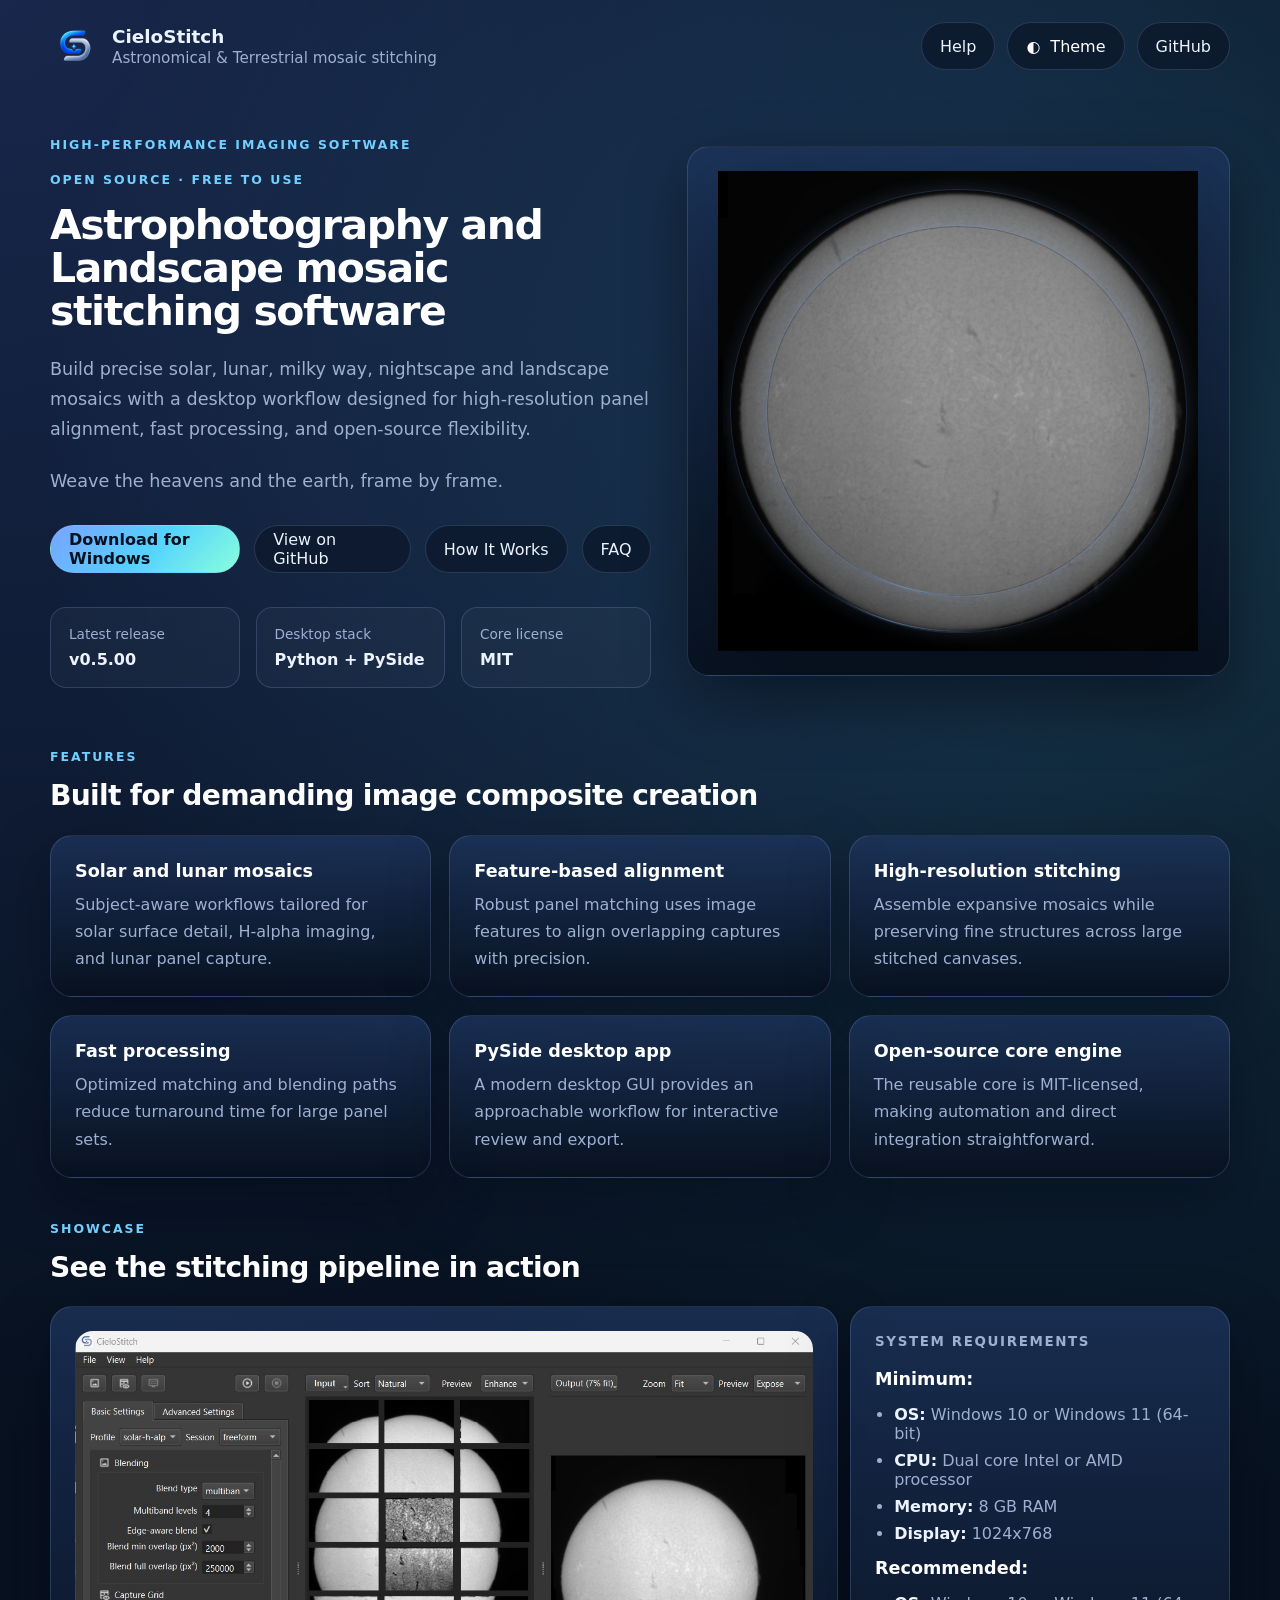
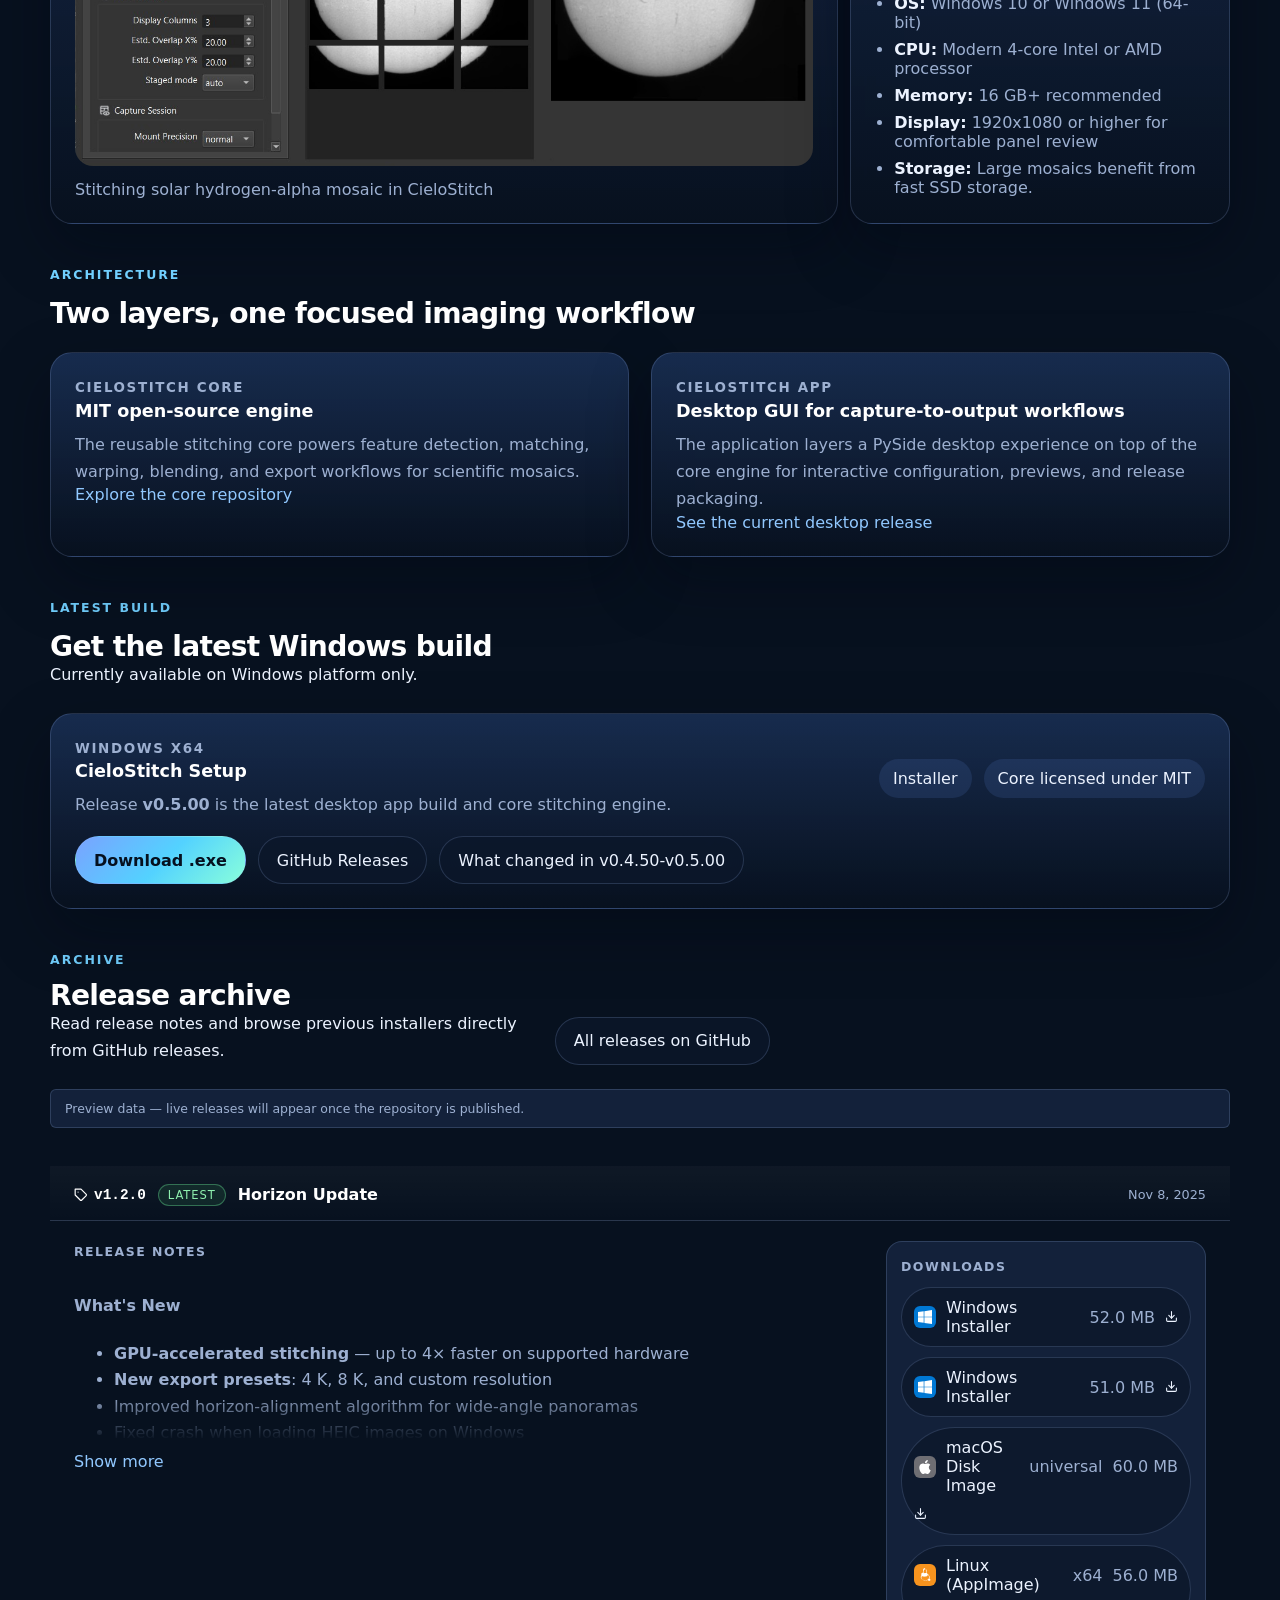
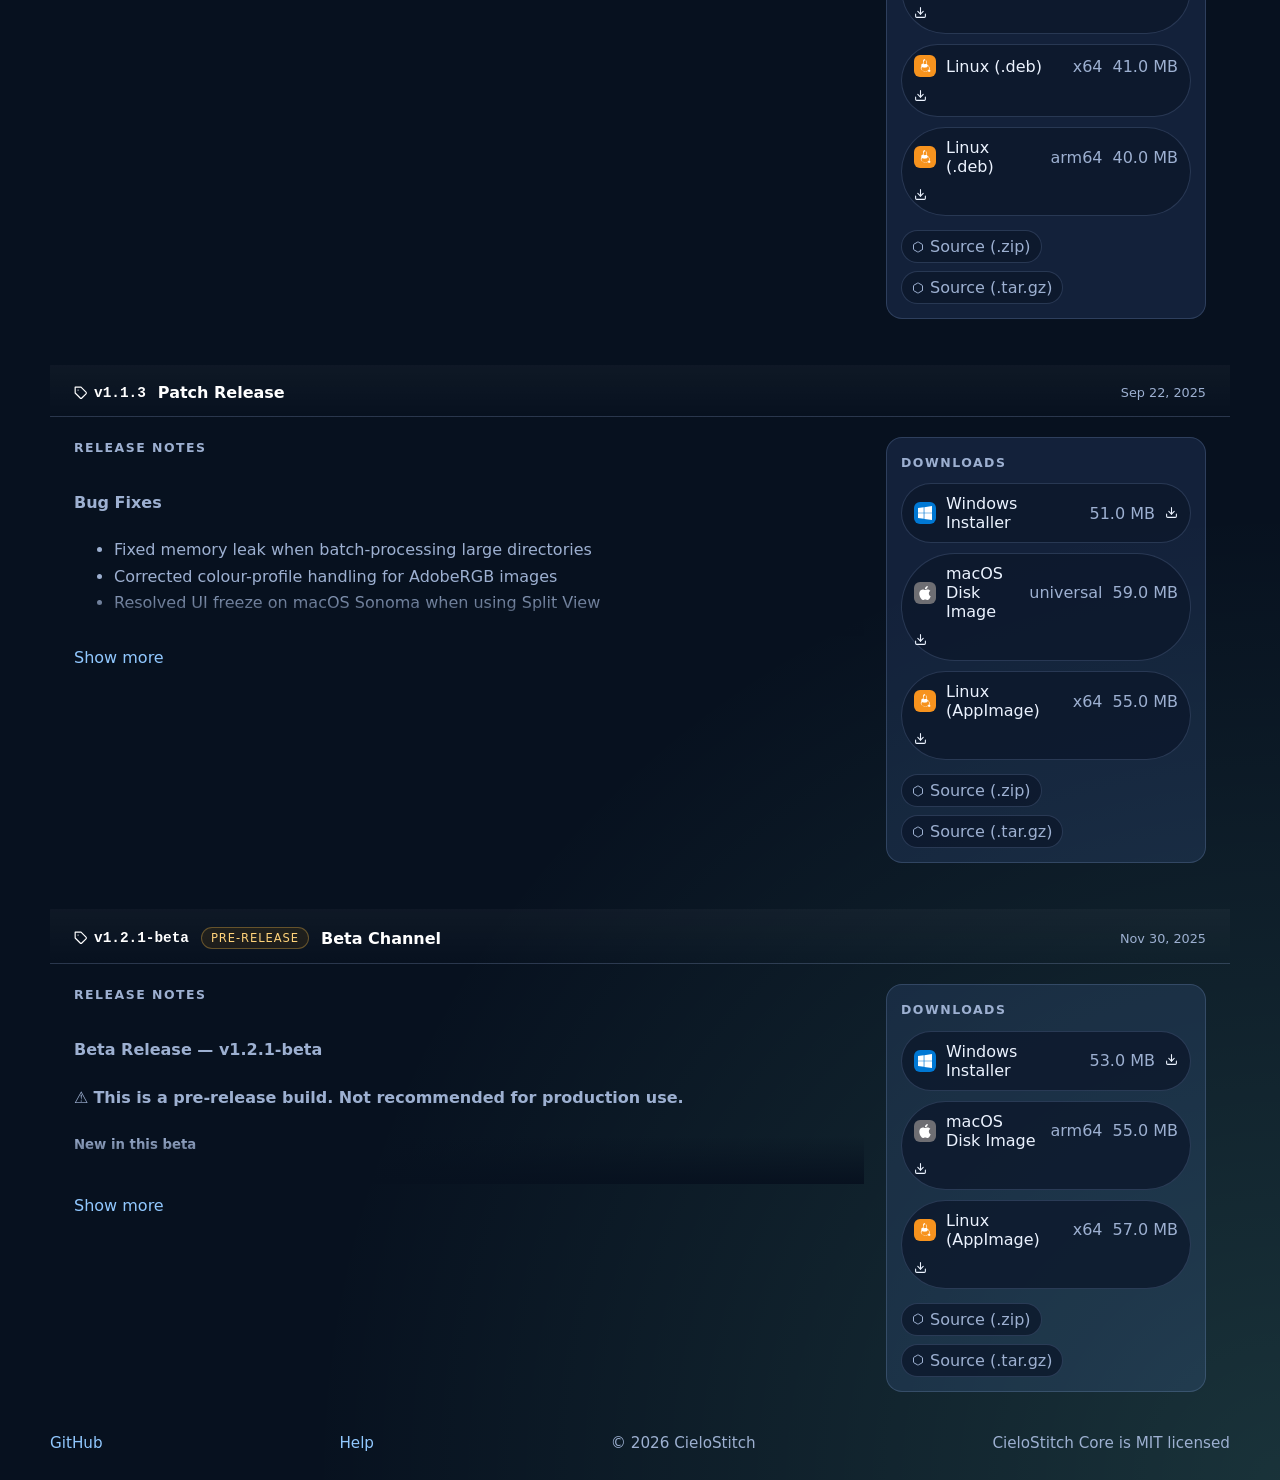
==== index.html @ 78988adf "docs: updated release highlights" ====
<!DOCTYPE html>
<html lang="en">
  <head>
    <meta charset="UTF-8" />
    <meta name="viewport" content="width=device-width, initial-scale=1.0" />
    <title>CieloStitch | Solar, Lunar, and Astrophotography Mosaic Stitching Software</title>
    <meta
      name="description"
      content="CieloStitch is mosaic stitching software for solar, lunar, astrophotography, and terrestrial image panels, with fast alignment, blending, and desktop workflow tools."
    />
    <link rel="canonical" href="https://cielostitch.com/" />
    <link
      href="https://api.fontshare.com/v2/css?f[]=satoshi@400,500,700,900&display=swap"
      rel="stylesheet"
    />
    <link rel="stylesheet" href="styles/base.css" />
    <link rel="stylesheet" href="styles/layout.css" />
    <link rel="stylesheet" href="styles/components.css" />
    <script defer src="scripts/main.js"></script>
    <script defer src="js/releases.js"></script>
  </head>
  <body>
    <div class="page-shell">
      <header class="site-header">
        <a class="brand" href="#top" aria-label="CieloStitch home">
          <img src="assets/cielostitch_256.png" alt="" width="48" height="48" />
          <span class="brand-copy">
            <strong>CieloStitch</strong>
            <span>Astronomical & Terrestrial mosaic stitching</span>
          </span>
        </a>
        <div class="header-actions">
          <a class="button button--ghost" href="help/index.html">Help</a>
          <button
            class="theme-toggle"
            type="button"
            aria-label="Toggle dark mode"
            aria-pressed="false"
          >
            <span class="theme-toggle__icon" aria-hidden="true">◐</span>
            <span>Theme</span>
          </button>
          <a class="button button--ghost" href="https://github.com/PixlWeave/CieloStitch">
            GitHub
          </a>
        </div>
      </header>

      <main id="top">
        <section class="hero section">
          <div class="hero__content">
            <p class="eyebrow">High-performance imaging software</p>
            <p class="eyebrow">Open Source · Free to Use</p>
            <h1>Astrophotography and Landscape mosaic stitching software</h1>
            <p class="hero__lead">
              Build precise solar, lunar, milky way, nightscape and landscape mosaics with a desktop workflow designed
              for high-resolution panel alignment, fast processing, and open-source flexibility.
            </p>
            <p class="hero__lead">Weave the heavens and the earth, frame by frame.</p>
            <div class="hero__actions">
              <a
                class="button button--primary"
                href="https://github.com/PixlWeave/CieloStitch/releases/download/v0.5.00/CieloStitch-Setup-v0.5.00-win64.exe"
                onclick="trackDownload('exe')"
              >
                Download for Windows
              </a>
              <a class="button button--secondary" href="https://github.com/PixlWeave/CieloStitch">
                View on GitHub
              </a>
              <a class="button button--ghost" href="help/workflow.html">
                How It Works
              </a>
              <a class="button button--ghost" href="help/faq.html">
                FAQ
              </a>
            </div>
            <dl class="hero__stats" aria-label="Release overview">
              <div>
                <dt>Latest release</dt>
                <dd>v0.5.00</dd>
              </div>
              <div>
                <dt>Desktop stack</dt>
                <dd>Python + PySide</dd>
              </div>
              <div>
                <dt>Core license</dt>
                <dd>MIT</dd>
              </div>
            </dl>
          </div>
          <div class="hero__visual card card--glow">
            <img
              class="hero__mosaic"
              src="assets/solar-h-alpha-output.jpg"
              alt="Stylized preview of a stitched solar mosaic"
            />
            <div class="hero__orbit hero__orbit--one" aria-hidden="true"></div>
            <div class="hero__orbit hero__orbit--two" aria-hidden="true"></div>
          </div>
        </section>

        <section class="features section" aria-labelledby="features-title">
          <div class="section-heading">
            <p class="eyebrow">Features</p>
            <h2 id="features-title">Built for demanding image composite creation</h2>
          </div>
          <div class="card-grid">
            <article class="card">
              <h3>Solar and lunar mosaics</h3>
              <p>Subject-aware workflows tailored for solar surface detail, H-alpha imaging, and lunar panel capture.</p>
            </article>
            <article class="card">
              <h3>Feature-based alignment</h3>
              <p>Robust panel matching uses image features to align overlapping captures with precision.</p>
            </article>
            <article class="card">
              <h3>High-resolution stitching</h3>
              <p>Assemble expansive mosaics while preserving fine structures across large stitched canvases.</p>
            </article>
            <article class="card">
              <h3>Fast processing</h3>
              <p>Optimized matching and blending paths reduce turnaround time for large panel sets.</p>
            </article>
            <article class="card">
              <h3>PySide desktop app</h3>
              <p>A modern desktop GUI provides an approachable workflow for interactive review and export.</p>
            </article>
            <article class="card">
              <h3>Open-source core engine</h3>
              <p>The reusable core is MIT-licensed, making automation and direct integration straightforward.</p>
            </article>
          </div>
        </section>

        <section class="showcase section" aria-labelledby="showcase-title">
          <div class="section-heading">
            <p class="eyebrow">Showcase</p>
            <h2 id="showcase-title">See the stitching pipeline in action</h2>
          </div>
          <div class="showcase-grid">
            <figure class="card showcase-preview">
              <img
                src="assets/cielostitch-screenshot2.jpg"
                alt="Large stylized solar mosaic preview representing the stitched output"
              />
              <figcaption>Stitching solar hydrogen-alpha mosaic in CieloStitch</figcaption>
            </figure>
            <article class="card system-requirements" aria-labelledby="requirements-title">
              <p class="architecture-card__eyebrow">System requirements</p>
              <h3 id="min-requirements-title">Minimum:</h3>
              <ul>
                <li><strong>OS:</strong> Windows 10 or Windows 11 (64-bit)</li>
                <li><strong>CPU:</strong> Dual core Intel or AMD processor</li>
                <li><strong>Memory:</strong> 8 GB RAM</li>
                <li><strong>Display:</strong> 1024x768</li>
              </ul>
              <h3 id="recom-requirements-title">Recommended:</h3>
              <ul>
                <li><strong>OS:</strong> Windows 10 or Windows 11 (64-bit)</li>
                <li><strong>CPU:</strong> Modern 4-core Intel or AMD processor</li>
                <li><strong>Memory:</strong> 16 GB+ recommended</li>
                <li><strong>Display:</strong> 1920x1080 or higher for comfortable panel review</li>
                <li><strong>Storage:</strong> Large mosaics benefit from fast SSD storage.</li>
              </ul>
            </article>
          </div>
        </section>

        <section class="architecture section" aria-labelledby="architecture-title">
          <div class="section-heading">
            <p class="eyebrow">Architecture</p>
            <h2 id="architecture-title">Two layers, one focused imaging workflow</h2>
          </div>
          <div class="architecture-grid">
            <article class="card architecture-card">
              <p class="architecture-card__eyebrow">CieloStitch Core</p>
              <h3>MIT open-source engine</h3>
              <p>
                The reusable stitching core powers feature detection, matching,
                warping, blending, and export workflows for scientific mosaics.
              </p>
              <a href="https://github.com/PixlWeave/CieloStitch">Explore the core repository</a>
            </article>
            <article class="card architecture-card">
              <p class="architecture-card__eyebrow">CieloStitch App</p>
              <h3>Desktop GUI for capture-to-output workflows</h3>
              <p>
                The application layers a PySide desktop experience on top of the core
                engine for interactive configuration, previews, and release packaging.
              </p>
              <a href="https://github.com/PixlWeave/CieloStitch/releases/tag/v0.5.00">See the current desktop release</a>
            </article>
          </div>
        </section>

        <section class="download section" aria-labelledby="download-title">
          <div class="section-heading">
            <p class="eyebrow">Latest build</p>
            <h2 id="download-title">Get the latest Windows build</h2>
            <p>Currently available on Windows platform only.</p>
          </div>
          <article class="card download-card">
            <div>
              <p class="download-card__platform">Windows x64</p>
              <h3>CieloStitch Setup</h3>
              <p>
                Release <strong>v0.5.00</strong> is the latest desktop app
                build and core stitching engine.
              </p>
            </div>
            <div class="download-card__meta">
              <span>Installer</span>
              <span>Core licensed under MIT</span>
            </div>
            <div class="download-card__actions">
              <a
                class="button button--primary"
                href="https://github.com/PixlWeave/CieloStitch/releases/download/v0.5.00/CieloStitch-Setup-v0.5.00-win64.exe"
              >
                Download .exe
              </a>
              <a
                class="button button--ghost"
                href="https://github.com/PixlWeave/CieloStitch/releases"
              >
                GitHub Releases
              </a>
              <a class="button button--ghost" href="help/release-highlights.html">
                What changed in v0.4.50-v0.5.00
              </a>
            </div>
          </article>
        </section>

        <section class="releases section" id="downloads" aria-labelledby="releases-title">
          <div class="section-heading releases-heading">
            <div>
              <p class="eyebrow">Archive</p>
              <h2 id="releases-title">Release archive</h2>
              <p>Read release notes and browse previous installers directly from GitHub releases.</p>
            </div>
            <a class="button button--ghost releases-heading__action" href="https://github.com/PixlWeave/cielostitch/releases">
              All releases on GitHub
            </a>
          </div>
          <div id="releases-list" role="list" aria-label="Available releases" aria-live="polite"></div>
        </section>
      </main>

      <footer class="site-footer">
        <a href="https://github.com/PixlWeave/CieloStitch">GitHub</a>
        <a href="help/index.html">Help</a>
        <span>© 2026 CieloStitch</span>
        <span>CieloStitch Core is MIT licensed</span>
      </footer>
    </div>
  </body>
</html>
---- styles/base.css ----
:root {
  color-scheme: dark;
  --font-sans: "Satoshi", system-ui, -apple-system, BlinkMacSystemFont, "Segoe UI", sans-serif;
  --bg: #07111f;
  --bg-elevated: rgba(12, 24, 43, 0.78);
  --bg-panel: rgba(15, 29, 52, 0.84);
  --bg-soft: rgba(111, 159, 255, 0.12);
  --text: #ecf3ff;
  --text-muted: #9db0d1;
  --heading: #ffffff;
  --border: rgba(164, 194, 255, 0.18);
  --shadow: 0 24px 60px rgba(1, 7, 18, 0.35);
  --shadow-soft: 0 14px 30px rgba(2, 10, 24, 0.2);
  --gradient-primary: linear-gradient(135deg, #7aa2ff 0%, #53d2ff 52%, #89ffdb 100%);
  --gradient-surface: linear-gradient(180deg, rgba(30, 54, 96, 0.72), rgba(8, 17, 31, 0.92));
  --hero-ring: rgba(123, 164, 255, 0.2);
  --radius-xl: 28px;
  --radius-lg: 22px;
  --radius-md: 16px;
  --radius-sm: 999px;
  --content-width: min(1180px, calc(100vw - 48px));
}

:root[data-theme="light"] {
  color-scheme: light;
  --bg: #f3f7ff;
  --bg-elevated: rgba(255, 255, 255, 0.78);
  --bg-panel: rgba(255, 255, 255, 0.88);
  --bg-soft: rgba(90, 124, 204, 0.1);
  --text: #172235;
  --text-muted: #5d6d87;
  --heading: #091325;
  --border: rgba(86, 111, 164, 0.16);
  --shadow: 0 24px 60px rgba(51, 74, 117, 0.16);
  --shadow-soft: 0 14px 30px rgba(60, 90, 135, 0.14);
  --gradient-surface: linear-gradient(180deg, rgba(255, 255, 255, 0.95), rgba(232, 240, 255, 0.82));
  --hero-ring: rgba(79, 112, 191, 0.16);
}

*,
*::before,
*::after {
  box-sizing: border-box;
}

html {
  scroll-behavior: smooth;
}

body {
  margin: 0;
  min-width: 320px;
  font-family: var(--font-sans);
  background:
    radial-gradient(circle at top left, rgba(90, 129, 255, 0.2), transparent 30%),
    radial-gradient(circle at 85% 10%, rgba(83, 210, 255, 0.18), transparent 24%),
    radial-gradient(circle at bottom right, rgba(137, 255, 219, 0.14), transparent 20%),
    var(--bg);
  color: var(--text);
}

img {
  max-width: 100%;
  display: block;
}

a {
  color: inherit;
  text-decoration: none;
}

button,
input {
  font: inherit;
}

main {
  display: grid;
  gap: 40px;
}

.page-shell {
  position: relative;
  overflow: clip;
}

.section {
  width: var(--content-width);
  margin: 0 auto;
}

.section-heading {
  max-width: 720px;
  margin-bottom: 24px;
}

.section-heading h2,
h1,
h2,
h3 {
  color: var(--heading);
  margin: 0;
  line-height: 1.05;
}

h1 {
  font-size: clamp(1.9rem, 3.2vw, 3.2rem);
  letter-spacing: -0.035em;
  line-height: 1.05;
}

h2 {
  font-size: clamp(1.3rem, 2.2vw, 2rem);
  letter-spacing: -0.025em;
  line-height: 1.15;
}

h3 {
  font-size: 1.1rem;
  margin-bottom: 0.5rem;
  line-height: 1.3;
}

p {
  margin: 0;
  line-height: 1.7;
}

.eyebrow {
  margin-bottom: 14px;
  text-transform: uppercase;
  letter-spacing: 0.16em;
  font-size: 0.78rem;
  font-weight: 700;
  color: #71d0ff;
}

:root[data-theme="light"] .eyebrow {
  color: #356cff;
}

@media (max-width: 720px) {
  :root {
    --content-width: min(100vw - 32px, 1180px);
  }

  main {
    gap: 32px;
  }
}
---- styles/layout.css ----
.site-header,
.site-footer,
.hero,
.showcase-grid,
.architecture-grid,
.download-card,
.header-actions,
.hero__actions,
.card-grid {
  display: grid;
}

.site-header,
.site-footer {
  width: var(--content-width);
  margin: 0 auto;
}

.site-header {
  grid-template-columns: 1fr auto;
  align-items: center;
  padding: 22px 0 10px;
}

.header-actions {
  grid-auto-flow: column;
  gap: 12px;
  align-items: center;
}

.hero {
  padding: 54px 0 18px;
  grid-template-columns: minmax(0, 1.05fr) minmax(280px, 0.95fr);
  gap: 36px;
  align-items: center;
}

.hero__content {
  max-width: 660px;
}

.hero__lead {
  margin-top: 22px;
  font-size: 1.1rem;
  color: var(--text-muted);
}

.hero__actions {
  grid-auto-flow: column;
  justify-content: flex-start;
  gap: 14px;
  margin: 28px 0 34px;
}

.hero__stats {
  display: grid;
  grid-template-columns: repeat(3, minmax(0, 1fr));
  gap: 16px;
  margin: 0;
}

.hero__stats div {
  padding: 18px;
  border-radius: var(--radius-md);
  background: rgba(255, 255, 255, 0.03);
  border: 1px solid var(--border);
}

.hero__stats dt {
  font-size: 0.85rem;
  color: var(--text-muted);
  margin-bottom: 8px;
}

.hero__stats dd {
  margin: 0;
  font-size: 1rem;
  font-weight: 700;
}

.hero__visual {
  display: grid;
  position: relative;
  min-height: 460px;
  padding: 26px;
  place-items: center;
  overflow: visible;
}

.card-grid {
  grid-template-columns: repeat(3, minmax(0, 1fr));
  gap: 18px;
}

.showcase-grid {
  grid-template-columns: minmax(0, 1fr) minmax(320px, 380px);
  gap: 12px;
  align-items: stretch;
}

.architecture-grid {
  grid-template-columns: repeat(2, minmax(0, 1fr));
  gap: 22px;
}

.download-card {
  grid-template-columns: minmax(0, 1fr) auto;
  gap: 18px 24px;
  align-items: center;
}

.site-footer {
  grid-template-columns: repeat(4, auto);
  justify-content: space-between;
  gap: 16px;
  padding: 18px 0 28px;
  color: var(--text-muted);
  font-size: 0.95rem;
}

@media (max-width: 1040px) {
  .hero,
  .showcase-grid,
  .architecture-grid,
  .download-card {
    grid-template-columns: 1fr;
  }

  .card-grid {
    grid-template-columns: repeat(2, minmax(0, 1fr));
  }

  .download-card__actions {
    justify-content: flex-start;
  }
}

@media (max-width: 720px) {
  .site-header,
  .hero,
  .site-footer {
    grid-template-columns: 1fr;
  }

  .site-header,
  .hero {
    gap: 18px;
  }

  .header-actions,
  .hero__actions {
    grid-auto-flow: row;
  }

  .card-grid,
  .hero__stats {
    grid-template-columns: 1fr;
  }

  .site-footer {
    justify-content: flex-start;
    padding-bottom: 32px;
  }
}
---- styles/components.css ----
.brand,
.brand-copy,
.button,
.theme-toggle,
.download-card__actions,
.download-card__meta {
  display: inline-flex;
  align-items: center;
}

.brand {
  gap: 14px;
}

.brand-copy {
  flex-direction: column;
  align-items: flex-start;
  gap: 2px;
}

.brand-copy strong {
  font-size: 1.15rem;
}

.brand-copy span:last-child {
  color: var(--text-muted);
  font-size: 0.95rem;
}

.button,
.theme-toggle {
  justify-content: center;
  gap: 10px;
  min-height: 48px;
  padding: 0 18px;
  border-radius: var(--radius-sm);
  border: 1px solid var(--border);
  transition: transform 180ms ease, border-color 180ms ease, background-color 180ms ease, box-shadow 180ms ease;
}

.button:hover,
.theme-toggle:hover,
.button:focus-visible,
.theme-toggle:focus-visible {
  transform: translateY(-1px);
  border-color: rgba(121, 174, 255, 0.42);
  box-shadow: var(--shadow-soft);
}

.button--primary {
  background: var(--gradient-primary);
  color: #05101f;
  font-weight: 700;
}

.button--secondary,
.button--ghost,
.theme-toggle {
  background: var(--bg-elevated);
  backdrop-filter: blur(16px);
}

.card {
  padding: 24px;
  border-radius: var(--radius-lg);
  background: var(--gradient-surface);
  border: 1px solid var(--border);
  box-shadow: var(--shadow);
}

.card p,
.download-card p,
.architecture-card p {
  color: var(--text-muted);
}

.card--glow::before {
  content: "";
  position: absolute;
  inset: 10% 14%;
  border-radius: 50%;
  background: radial-gradient(circle, rgba(112, 175, 255, 0.28), transparent 64%);
  filter: blur(24px);
  pointer-events: none;
}

.hero__mosaic {
  display: block;
  justify-self: center;
  align-self: center;
  position: relative;
  z-index: 1;
  width: min(100%, 480px);
  filter: drop-shadow(0 24px 44px rgba(0, 0, 0, 0.28));
}

.hero__orbit {
  position: absolute;
  z-index: 2;
  pointer-events: none;
  --orbit-scale-x: 1.28;
  --orbit-scale-y: 0.84;
  --orbit-phase: 0deg;
  --orbit-duration: 22s;
  border: 1px solid var(--hero-ring);
  border-radius: 50%;
  box-shadow: 0 0 0 1px rgba(8, 16, 30, 0.22) inset, 0 0 18px rgba(120, 175, 255, 0.14);
  will-change: transform;
  animation: orbit var(--orbit-duration) linear infinite;
}

.hero__orbit::before {
  content: "";
  position: absolute;
  inset: 0;
  border-radius: inherit;
  opacity: 0.82;
  background: conic-gradient(
    from 220deg,
    transparent 0deg,
    transparent 308deg,
    rgba(145, 200, 255, 0.54) 338deg,
    transparent 360deg
  );
  -webkit-mask: radial-gradient(farthest-side, transparent calc(100% - 2px), #000 calc(100% - 1px));
  mask: radial-gradient(farthest-side, transparent calc(100% - 2px), #000 calc(100% - 1px));
}

:root[data-theme="light"] .hero__orbit::before {
  opacity: 0.76;
  background: conic-gradient(
    from 220deg,
    transparent 0deg,
    transparent 308deg,
    rgba(53, 98, 214, 0.48) 338deg,
    transparent 360deg
  );
}

.hero__orbit--one {
  inset: clamp(10px, 8%, 42px);
  --orbit-phase: 10deg;
  --orbit-duration: 23s;
}

.hero__orbit--two {
  inset: clamp(26px, 16%, 78px);
  --orbit-scale-x: 1.38;
  --orbit-scale-y: 0.74;
  --orbit-phase: 74deg;
  --orbit-duration: 13s;
  animation-direction: reverse;
}

.showcase-preview {
  margin: 0;
}

.showcase-preview img {
  border-radius: calc(var(--radius-lg) - 4px);
}

.showcase-preview img {
  aspect-ratio: 17 / 10;
  object-fit: cover;
  margin-bottom: 14px;
}

.showcase-preview figcaption {
  color: var(--text-muted);
}

.system-requirements {
  display: grid;
  gap: 14px;
  align-content: start;
}

.system-requirements h3 {
  margin: 0;
}

.system-requirements ul {
  margin: 0;
  padding-left: 1.2rem;
  color: var(--text-muted);
  display: grid;
  gap: 8px;
}

.system-requirements li strong {
  color: var(--text);
}

.download-card__platform,
.architecture-card__eyebrow {
  font-size: 0.84rem;
  letter-spacing: 0.12em;
  text-transform: uppercase;
  color: #8ddbff;
  font-weight: 700;
}

:root[data-theme="light"] .download-card__platform,
:root[data-theme="light"] .architecture-card__eyebrow {
  color: #3468e4;
}

.architecture-card,
.download-card {
  position: relative;
  overflow: hidden;
}

.architecture-card a,
.site-footer a {
  color: #91c8ff;
}

:root[data-theme="light"] .architecture-card a,
:root[data-theme="light"] .site-footer a {
  color: #285ef0;
}

.download-card__meta,
.download-card__actions {
  gap: 12px;
  flex-wrap: wrap;
}

.download-card__meta span {
  padding: 10px 14px;
  border-radius: var(--radius-sm);
  background: var(--bg-soft);
  color: var(--text);
}

@keyframes orbit {
  from {
    transform: rotate(var(--orbit-phase)) scale(var(--orbit-scale-x), var(--orbit-scale-y));
  }

  to {
    transform: rotate(calc(var(--orbit-phase) + 360deg)) scale(var(--orbit-scale-x), var(--orbit-scale-y));
  }
}

@media (prefers-reduced-motion: reduce) {
  .hero__orbit {
    animation: none;
    transform: rotate(var(--orbit-phase)) scale(var(--orbit-scale-x), var(--orbit-scale-y));
  }

  .hero__orbit::before {
    opacity: 0.56;
  }
}

.releases-heading {
  display: grid;
  gap: 16px;
  align-items: end;
}

.releases-heading .eyebrow {
  margin-bottom: 10px;
}

.releases-heading__action {
  justify-self: start;
}

#releases-list {
  display: grid;
  gap: 22px;
}

.version-card {
  position: relative;
  overflow: hidden;
}

.version-card__header {
  display: flex;
  align-items: center;
  flex-wrap: wrap;
  gap: 10px 12px;
  padding: 18px 24px 14px;
  border-bottom: 1px solid var(--border);
  background: linear-gradient(180deg, rgba(255, 255, 255, 0.03), transparent);
}

.version-card__tag {
  font-family: ui-monospace, SFMono-Regular, Menlo, Consolas, monospace;
  font-size: 0.9rem;
  font-weight: 700;
  display: inline-flex;
  align-items: center;
  gap: 6px;
  color: var(--heading);
}

.badge-latest,
.badge-prerelease {
  font-size: 0.72rem;
  padding: 3px 9px;
  border-radius: var(--radius-sm);
  text-transform: uppercase;
  letter-spacing: 0.08em;
}

.badge-latest {
  border: 1px solid rgba(91, 201, 134, 0.45);
  background: rgba(54, 132, 82, 0.18);
  color: #8ff0af;
}

.badge-prerelease {
  border: 1px solid rgba(235, 181, 70, 0.35);
  background: rgba(122, 81, 8, 0.18);
  color: #ffd37a;
}

.version-card__name,
.version-card__date,
.release-notes__label,
.downloads-panel__label,
.platform-btn__size,
.platform-btn__arch,
.source-link,
.release-notes__body,
.state-msg {
  color: var(--text-muted);
}

.version-card__name {
  color: var(--heading);
  font-weight: 600;
}

.version-card__date {
  margin-left: auto;
  font-size: 0.8rem;
  white-space: nowrap;
}

.version-card__body {
  padding: 20px 24px 24px;
  display: grid;
  grid-template-columns: minmax(0, 1fr);
  gap: 22px;
  align-items: start;
}

@media (min-width: 980px) {
  .version-card__body {
    grid-template-columns: minmax(0, 1.35fr) minmax(280px, 320px);
  }
}

.release-notes,
.downloads-panel,
.platform-group {
  display: grid;
  gap: 10px;
}

.downloads-panel {
  padding: 14px;
  border-radius: var(--radius-md);
  border: 1px solid var(--border);
  background: var(--bg-soft);
  align-self: start;
  align-content: start;
}

.release-notes__label,
.downloads-panel__label {
  font-size: 0.78rem;
  font-weight: 700;
  letter-spacing: 0.12em;
  text-transform: uppercase;
}

.release-notes__body {
  position: relative;
  max-height: 168px;
  overflow: hidden;
  line-height: 1.65;
}

.release-notes__body::after {
  content: "";
  position: absolute;
  left: 0;
  right: 0;
  bottom: 0;
  height: 48px;
  background: linear-gradient(transparent, var(--bg));
  pointer-events: none;
  transition: opacity 180ms ease;
}

.release-notes__body.is-expanded {
  max-height: none;
}

.release-notes__body.is-expanded::after {
  opacity: 0;
}

.release-notes__toggle {
  width: fit-content;
  margin-top: 2px;
  padding: 0;
  border: 0;
  background: transparent;
  color: #91c8ff;
  cursor: pointer;
  font: inherit;
}

.release-notes__toggle:hover,
.release-notes__toggle:focus-visible {
  text-decoration: underline;
}

:root[data-theme="light"] .release-notes__toggle {
  color: #285ef0;
}

.platform-btn,
.source-link {
  border: 1px solid var(--border);
  border-radius: var(--radius-sm);
  background: var(--bg-elevated);
}

.platform-btn {
  width: 100%;
  min-height: 48px;
  padding: 10px 12px;
  display: grid;
  grid-template-columns: auto 1fr auto auto;
  gap: 10px;
  align-items: center;
  transition: transform 180ms ease, border-color 180ms ease, background-color 180ms ease, box-shadow 180ms ease;
}

.platform-btn:hover,
.platform-btn:focus-visible,
.source-link:hover,
.source-link:focus-visible {
  transform: translateY(-1px);
  border-color: rgba(121, 174, 255, 0.42);
  box-shadow: var(--shadow-soft);
}

.platform-btn__icon {
  width: 22px;
  height: 22px;
  border-radius: 6px;
  display: grid;
  place-items: center;
}

.platform-btn__icon--windows { background: #0078d4; }
.platform-btn__icon--macos { background: #6e6e73; }
.platform-btn__icon--linux { background: #f7931e; }
.platform-btn__icon--android { background: #3ddc84; }
.platform-btn__icon--generic { background: #4d5566; }

.source-row {
  margin-top: 4px;
  display: flex;
  gap: 8px;
  flex-wrap: wrap;
}

.source-link {
  display: inline-flex;
  align-items: center;
  gap: 6px;
  padding: 6px 10px;
}

@media (min-width: 900px) {
  .releases-heading {
    grid-template-columns: minmax(0, 1fr) auto;
  }

  .releases-heading__action {
    justify-self: end;
  }
}

@media (max-width: 720px) {
  .version-card__header,
  .version-card__body {
    padding-left: 18px;
    padding-right: 18px;
  }

  .version-card__date {
    margin-left: 0;
  }

  .platform-btn {
    grid-template-columns: auto 1fr auto;
  }

  .platform-btn__size {
    display: none;
  }
}

:root[data-theme="light"] .badge-latest {
  color: #1f7a46;
  background: rgba(92, 181, 120, 0.15);
}

:root[data-theme="light"] .badge-prerelease {
  color: #946200;
  background: rgba(229, 185, 76, 0.16);
}
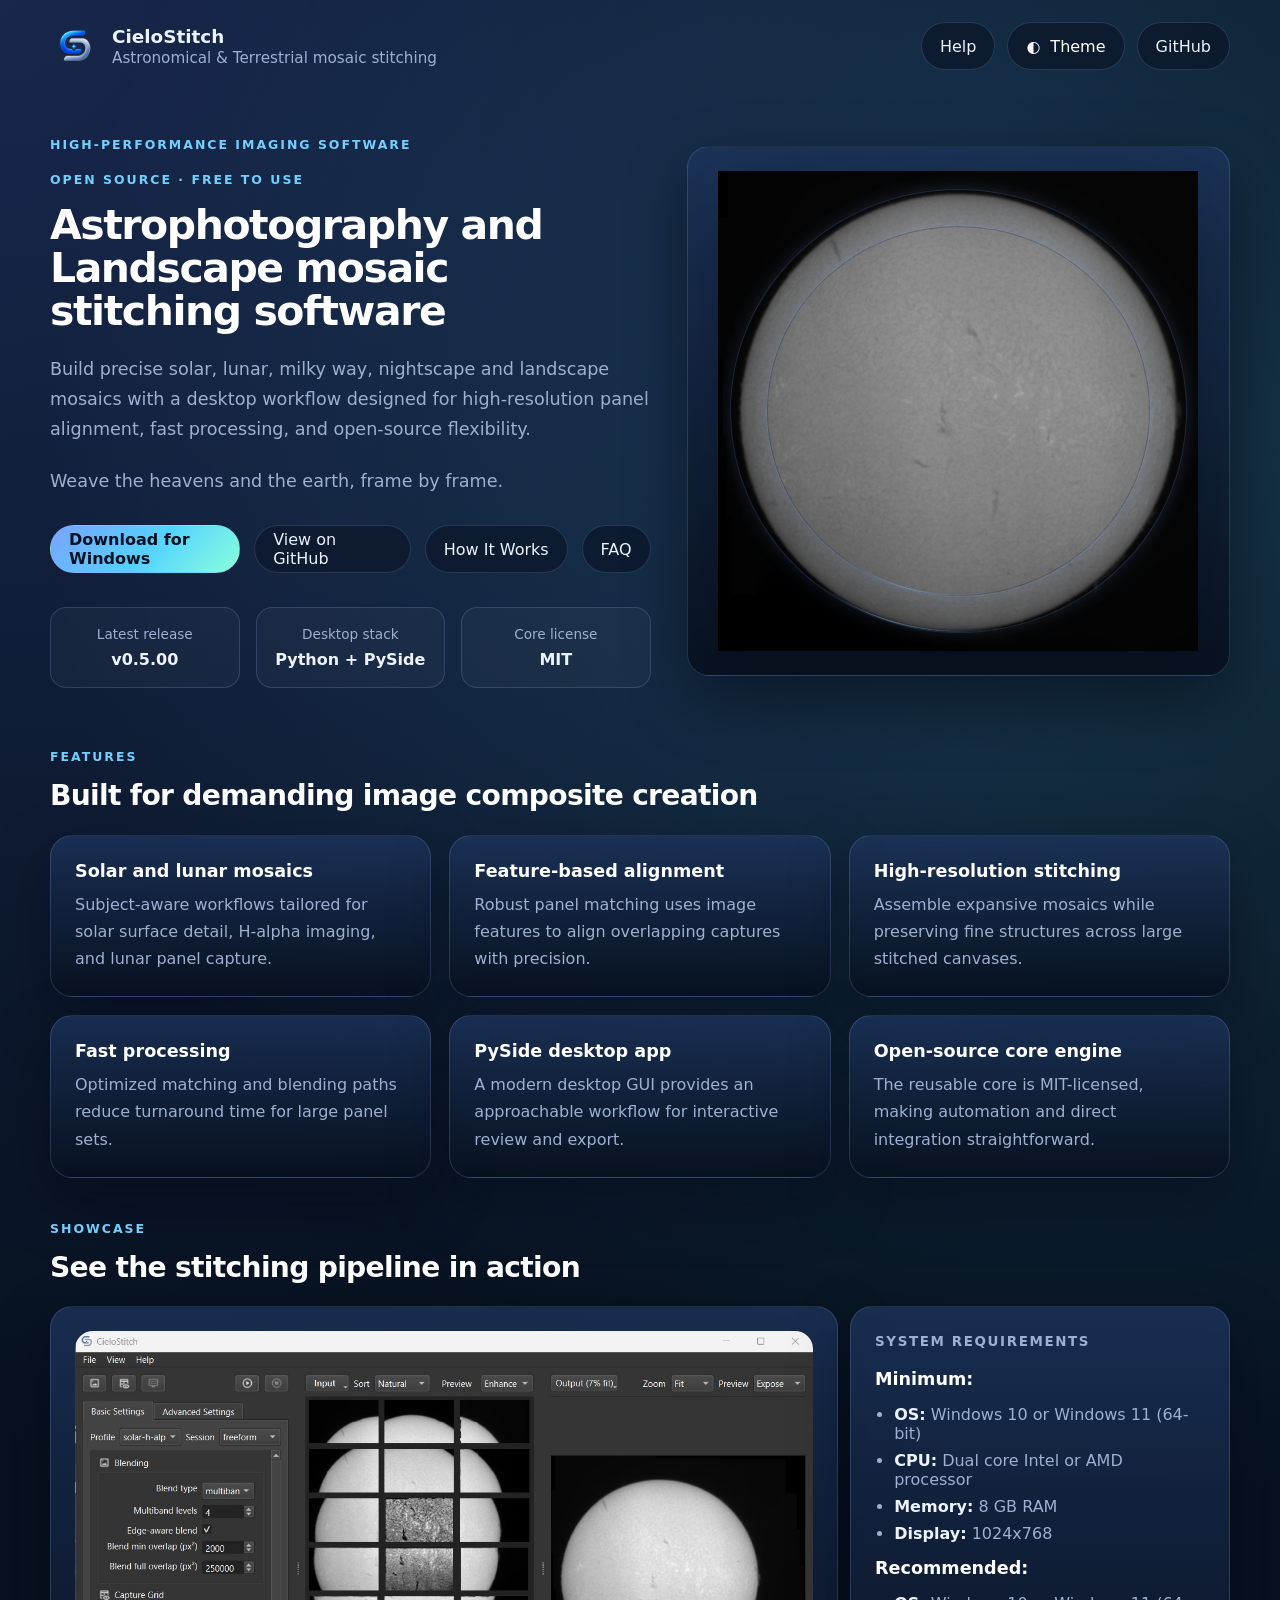
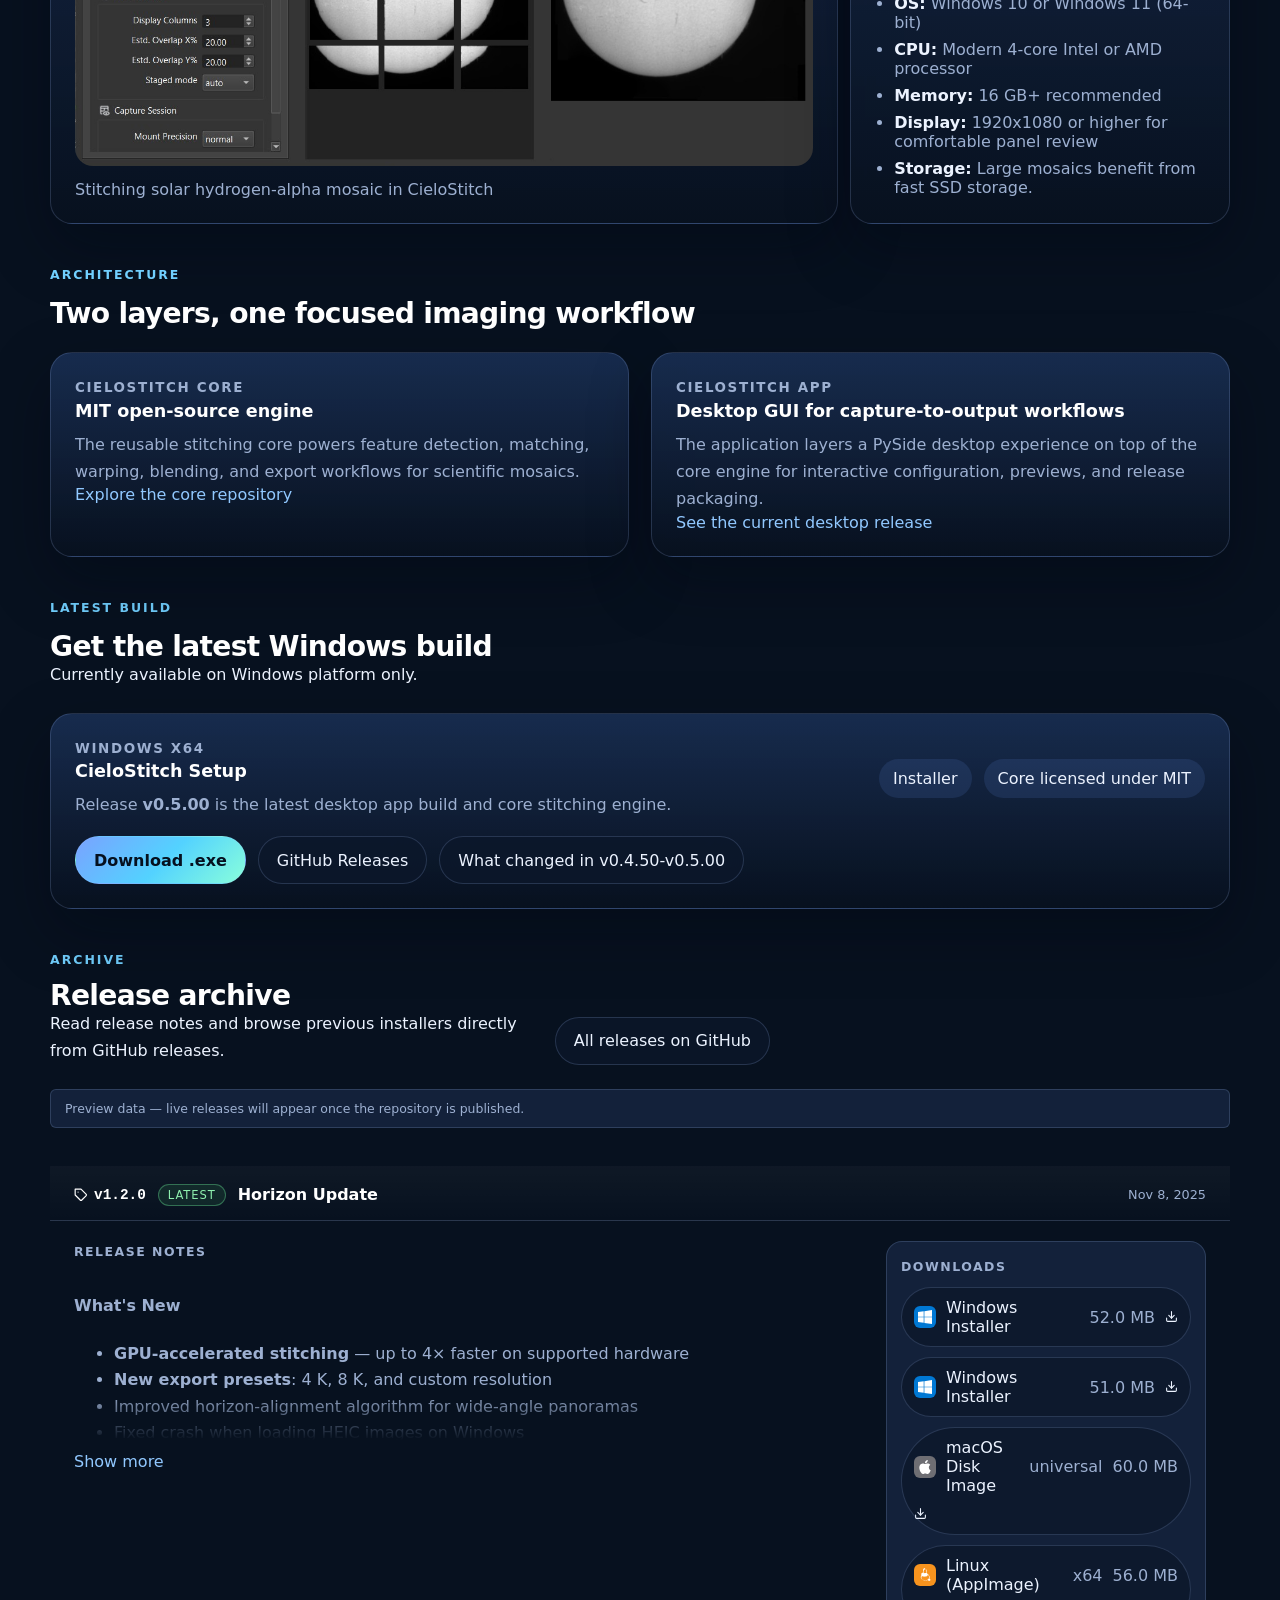
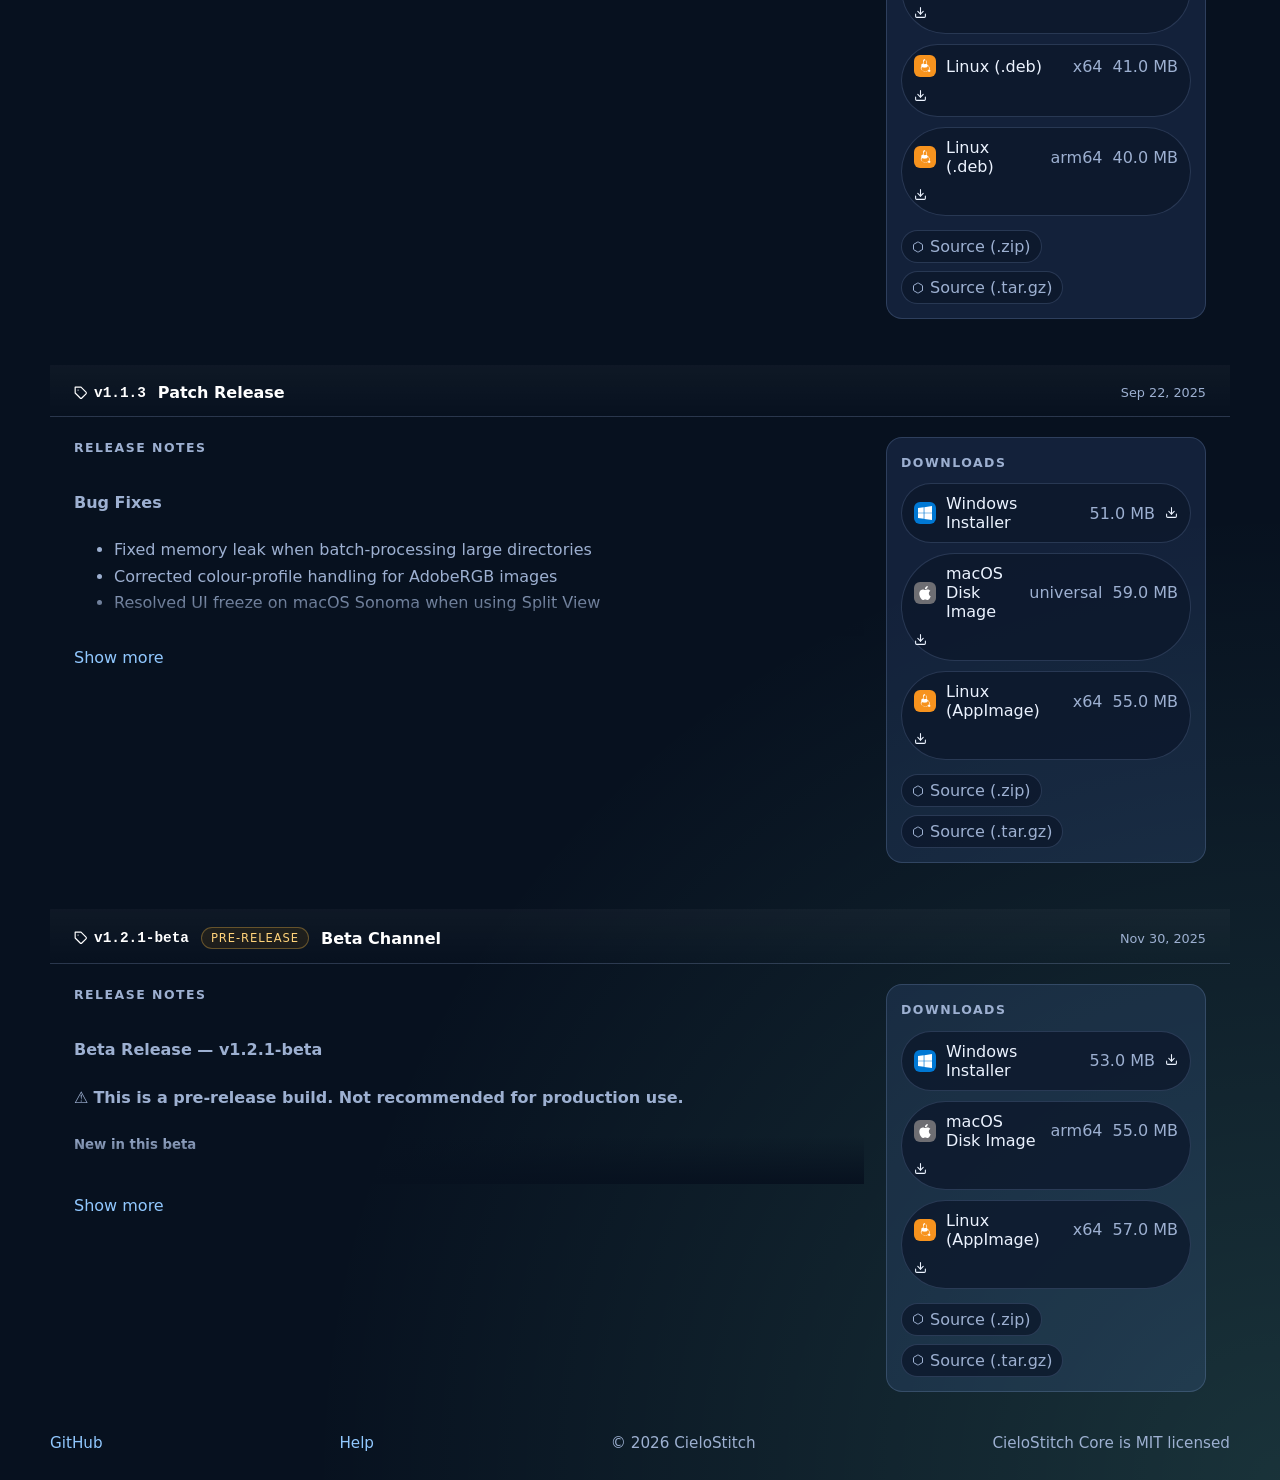
==== commit d38de960: "docs: index, layout" ====
--- a/index.html
+++ b/index.html
@@ -76,15 +76,15 @@
               </a>
             </div>
             <dl class="hero__stats" aria-label="Release overview">
-              <div>
+              <div class="hero__block">
                 <dt>Latest release</dt>
                 <dd>v0.5.00</dd>
               </div>
-              <div>
+              <div class="hero__block">
                 <dt>Desktop stack</dt>
                 <dd>Python + PySide</dd>
               </div>
-              <div>
+              <div class="hero__block">
                 <dt>Core license</dt>
                 <dd>MIT</dd>
               </div>
--- a/styles/layout.css
+++ b/styles/layout.css
@@ -47,9 +47,13 @@
 
 .hero__actions {
   grid-auto-flow: column;
-  justify-content: flex-start;
+  /*justify-content: flex-start;*/
   gap: 14px;
   margin: 28px 0 34px;
+}
+
+.hero__block{
+  text-align: center;
 }
 
 .hero__stats {
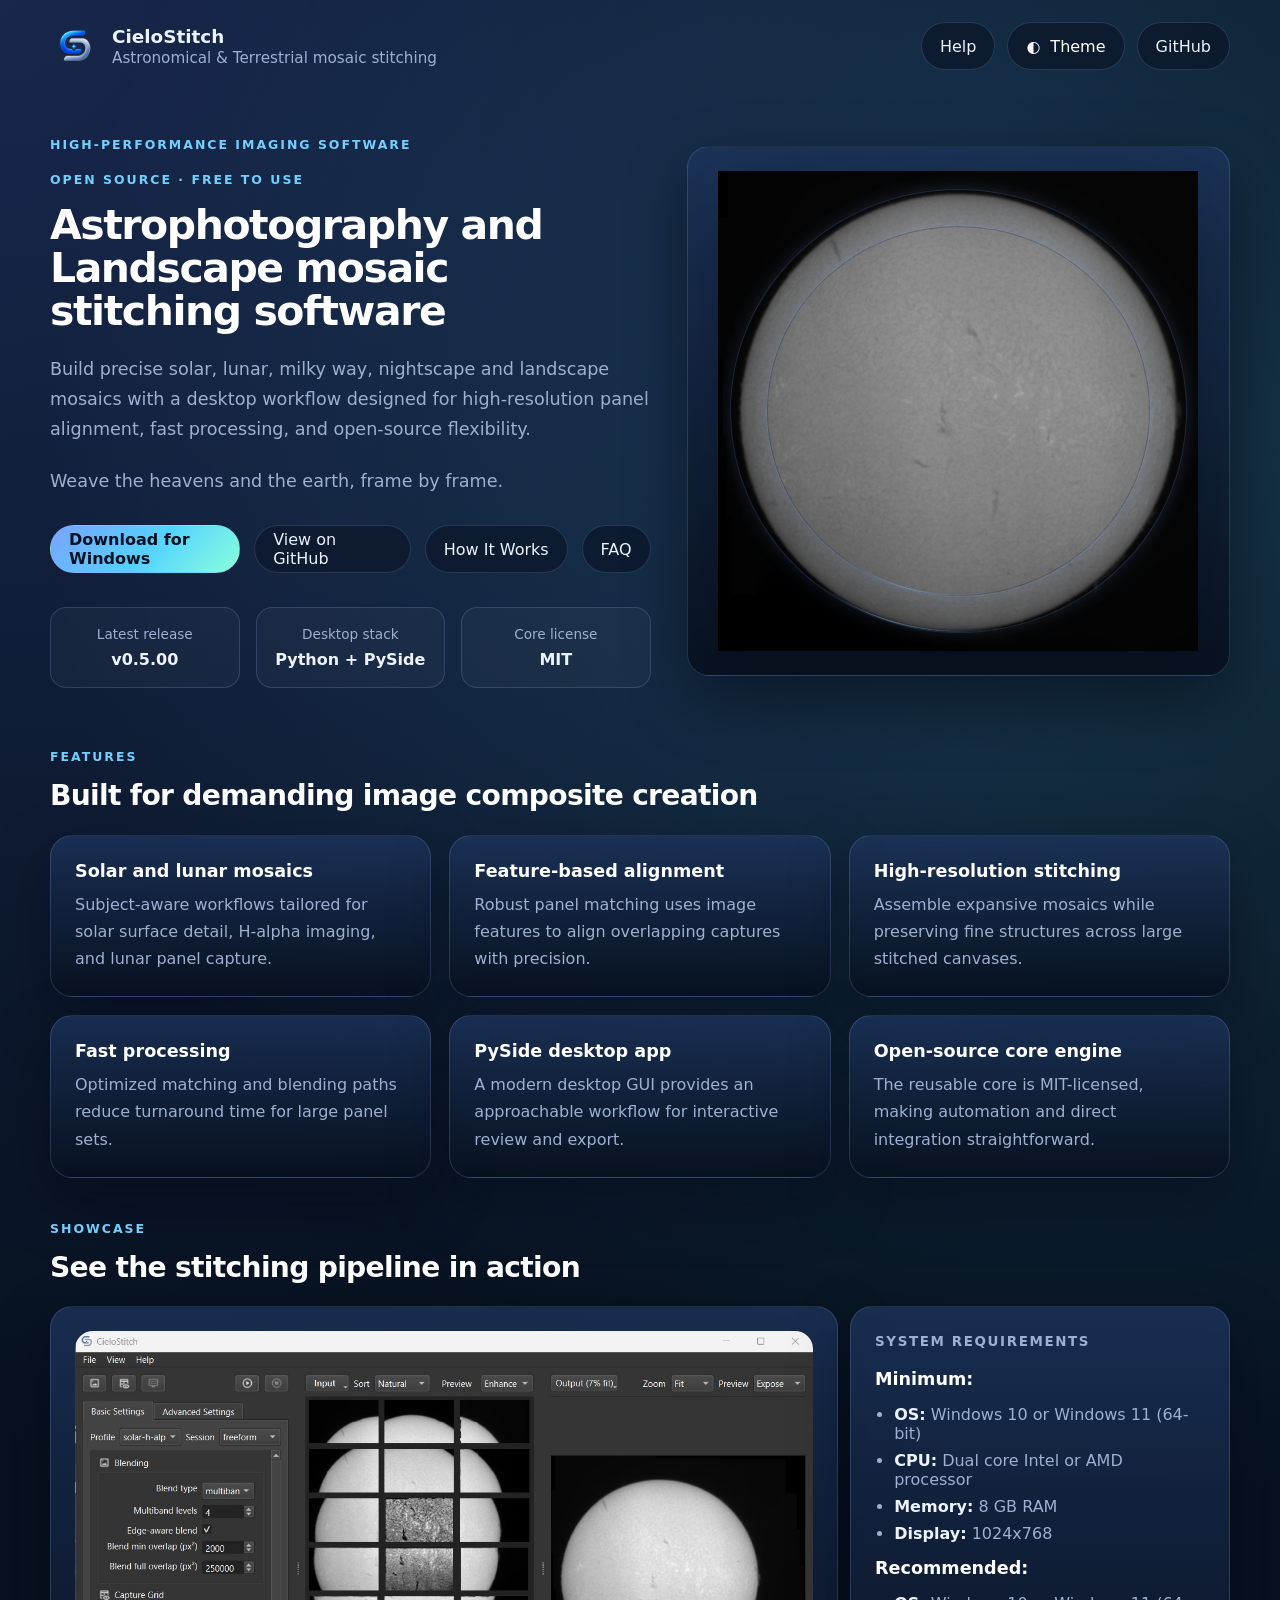
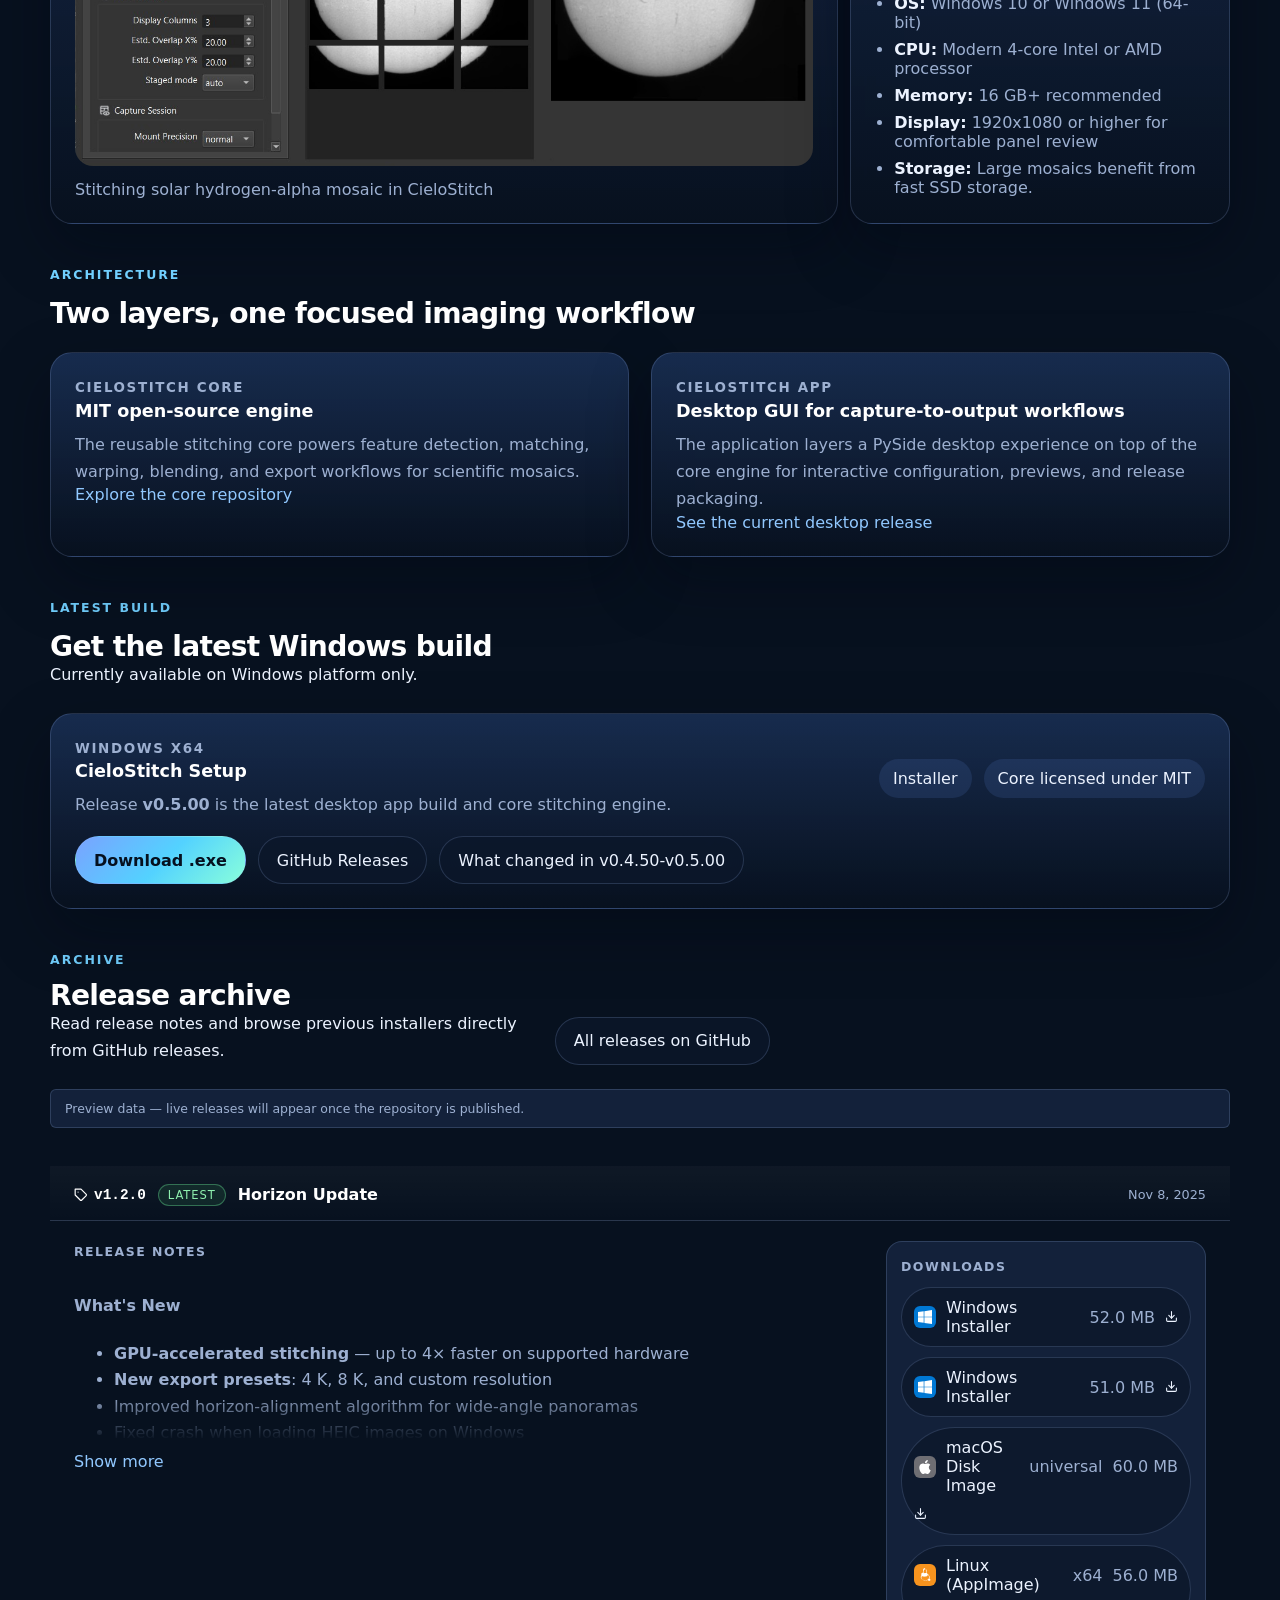
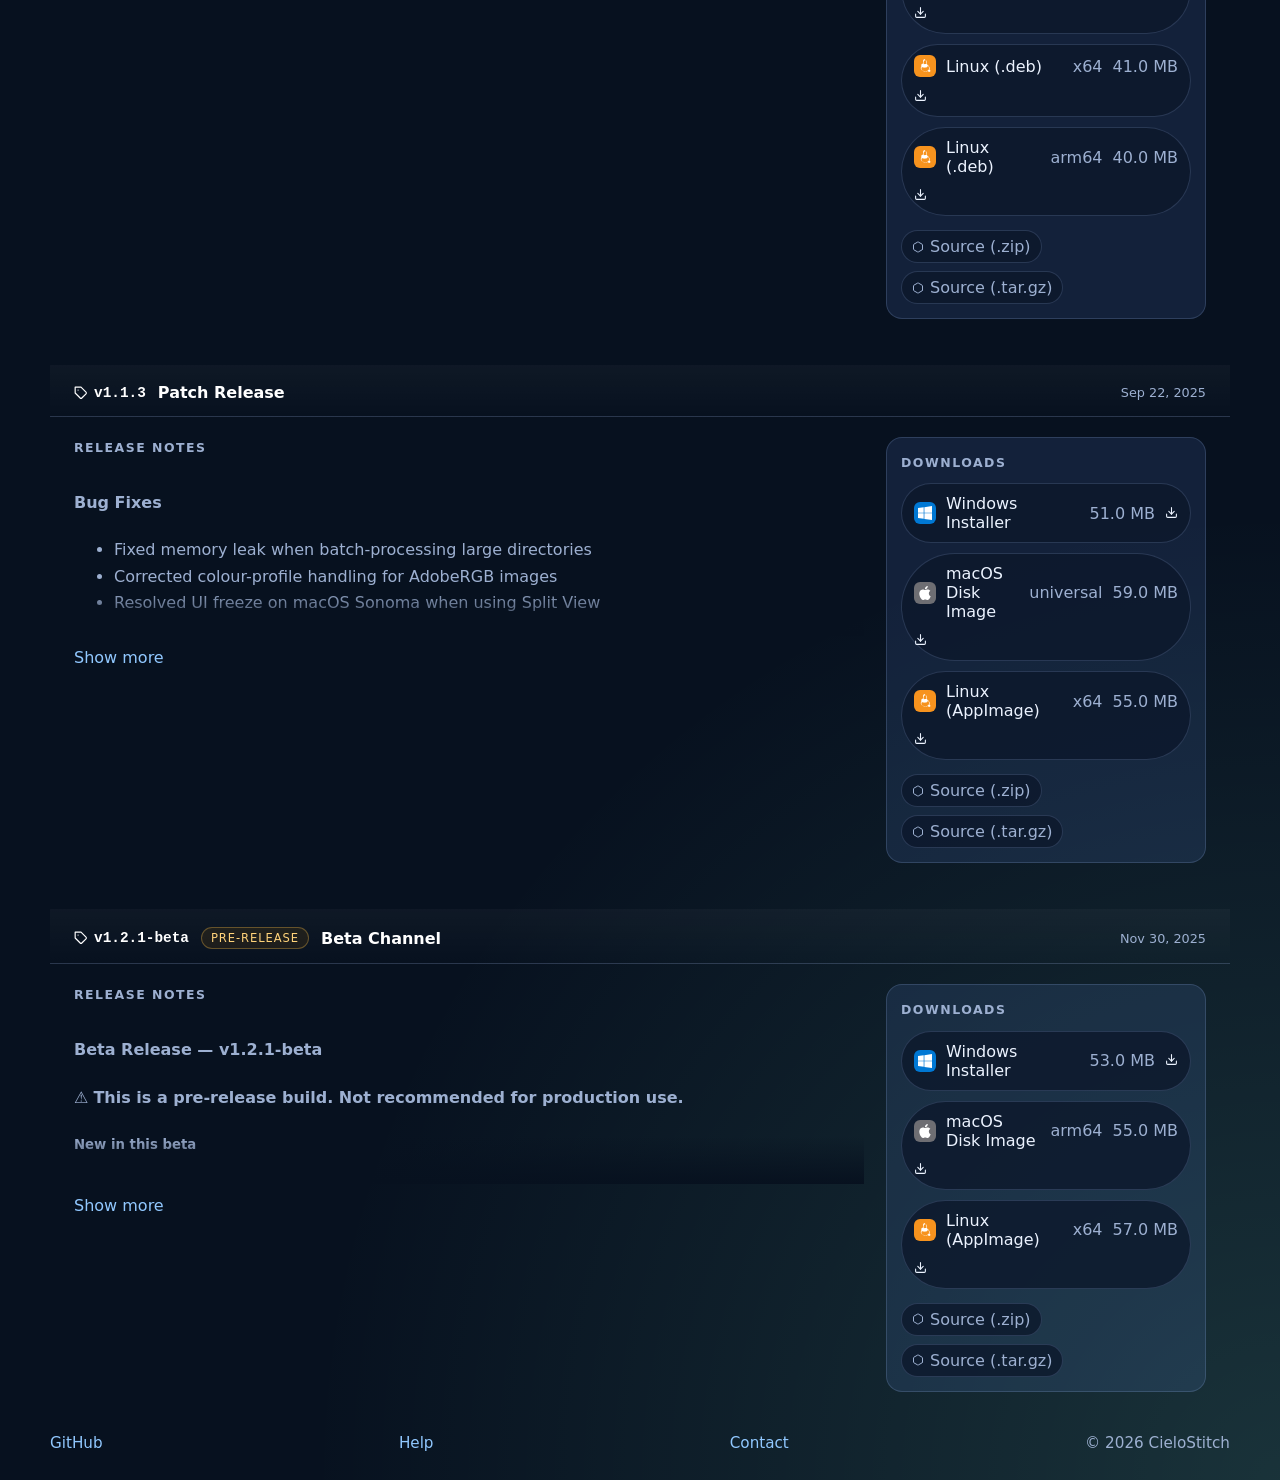
==== commit 70d41646: "docs: contact added" ====
--- a/index.html
+++ b/index.html
@@ -252,8 +252,8 @@
       <footer class="site-footer">
         <a href="https://github.com/PixlWeave/CieloStitch">GitHub</a>
         <a href="help/index.html">Help</a>
+        <span><a href="mailto:hello@cielostitch.com" target="_blank" >Contact</a></span>
         <span>© 2026 CieloStitch</span>
-        <span>CieloStitch Core is MIT licensed</span>
       </footer>
     </div>
   </body>
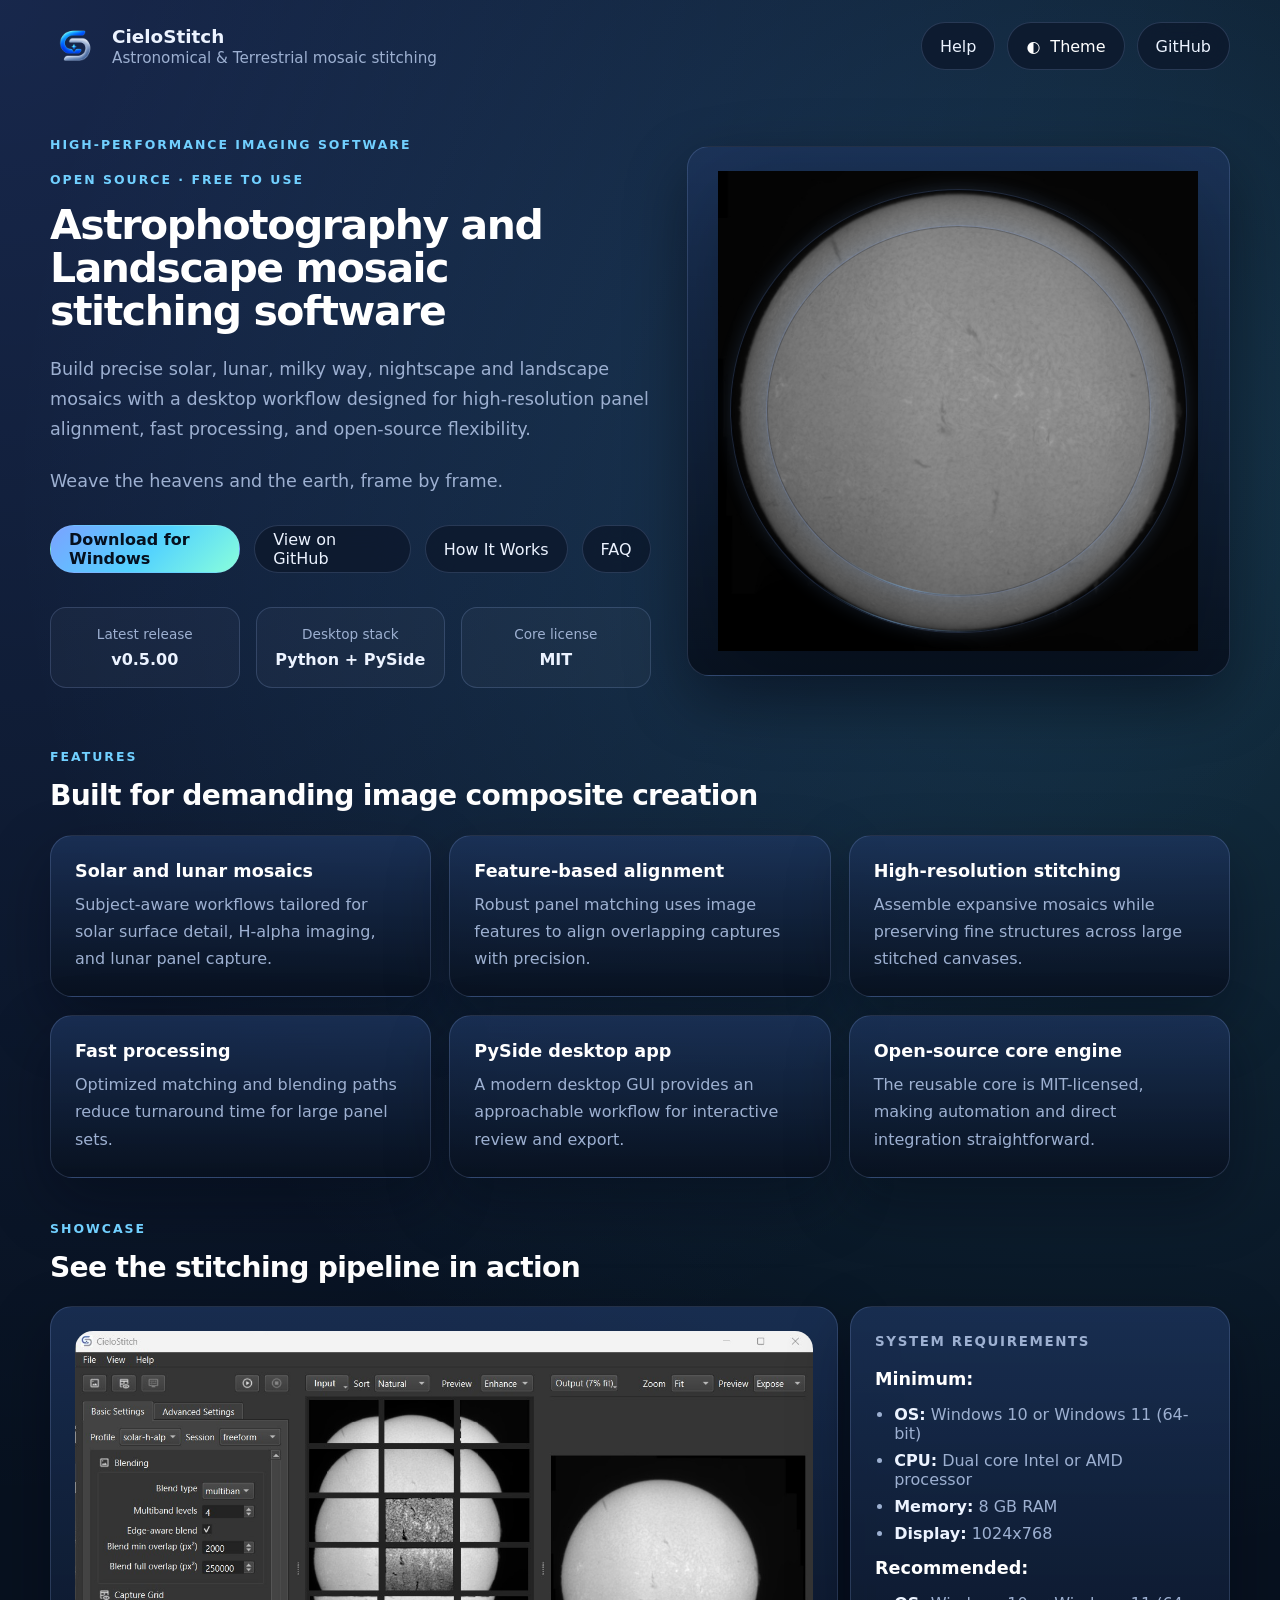
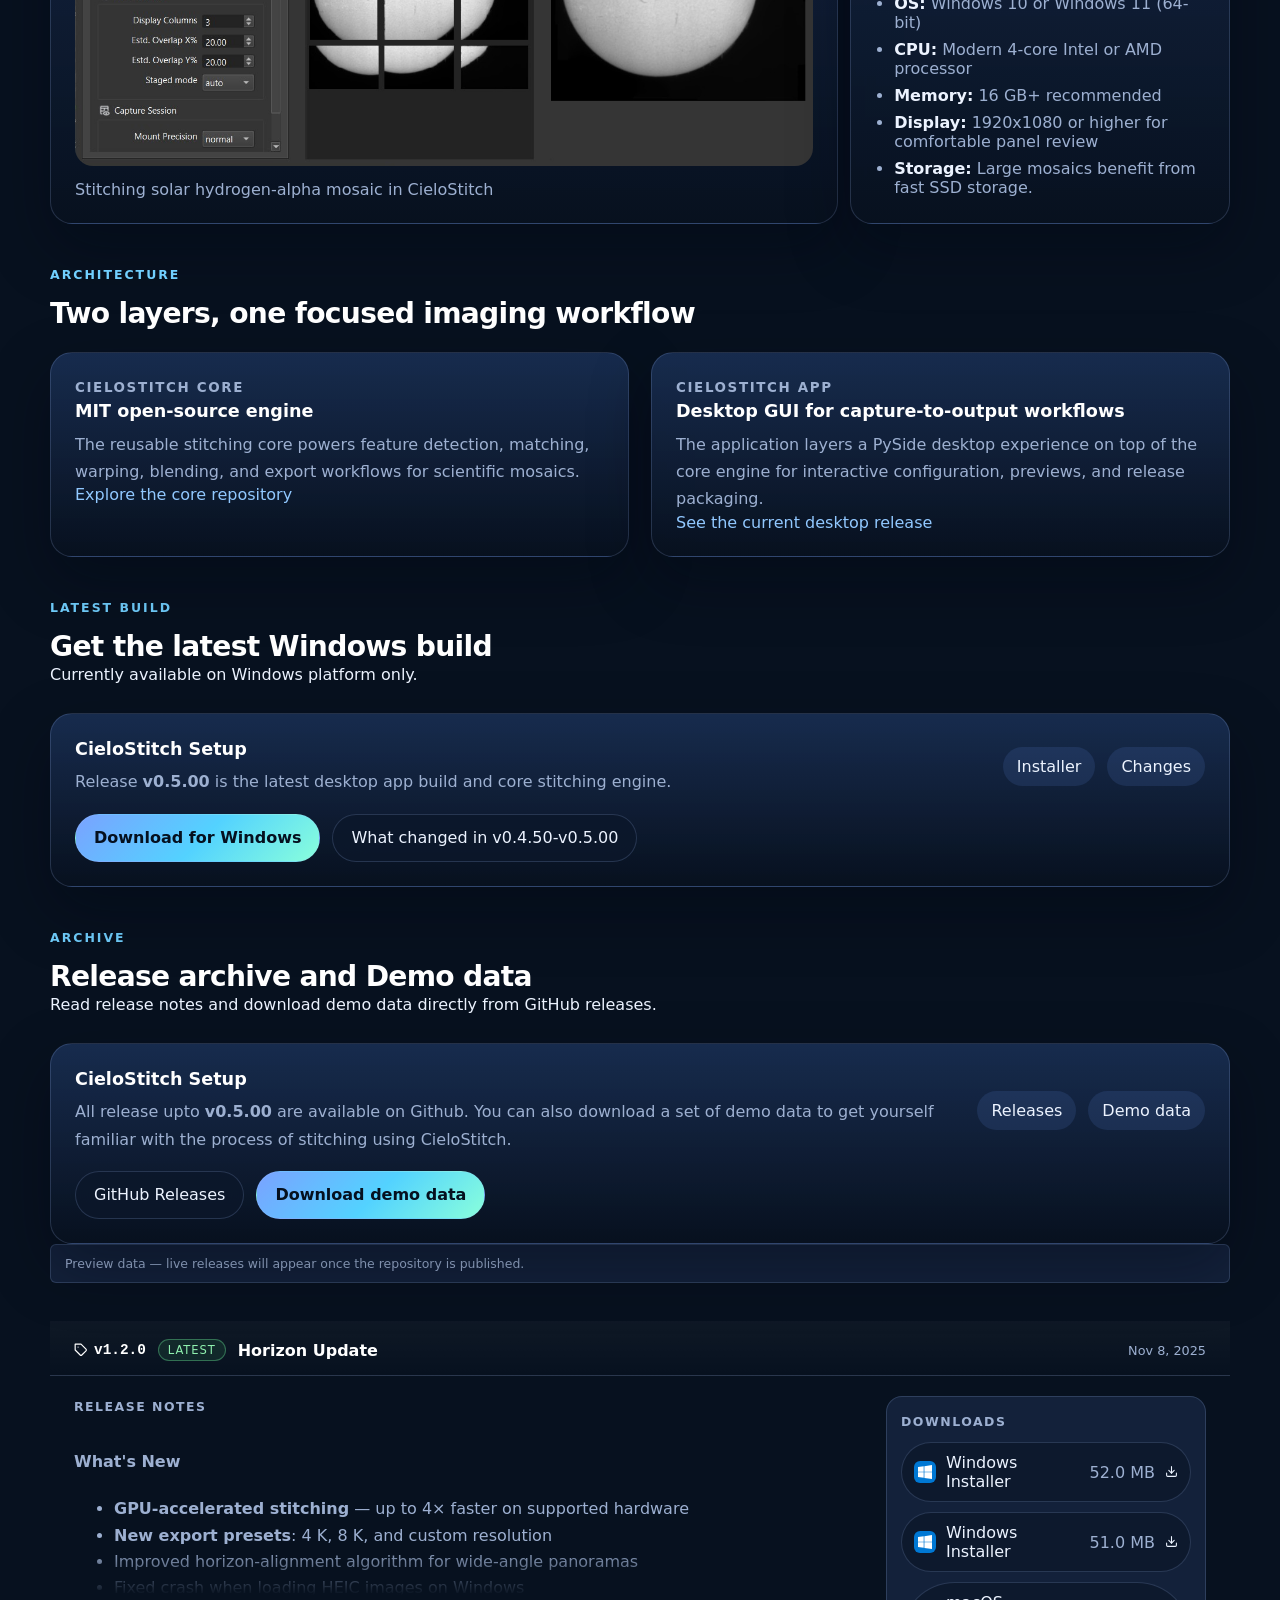
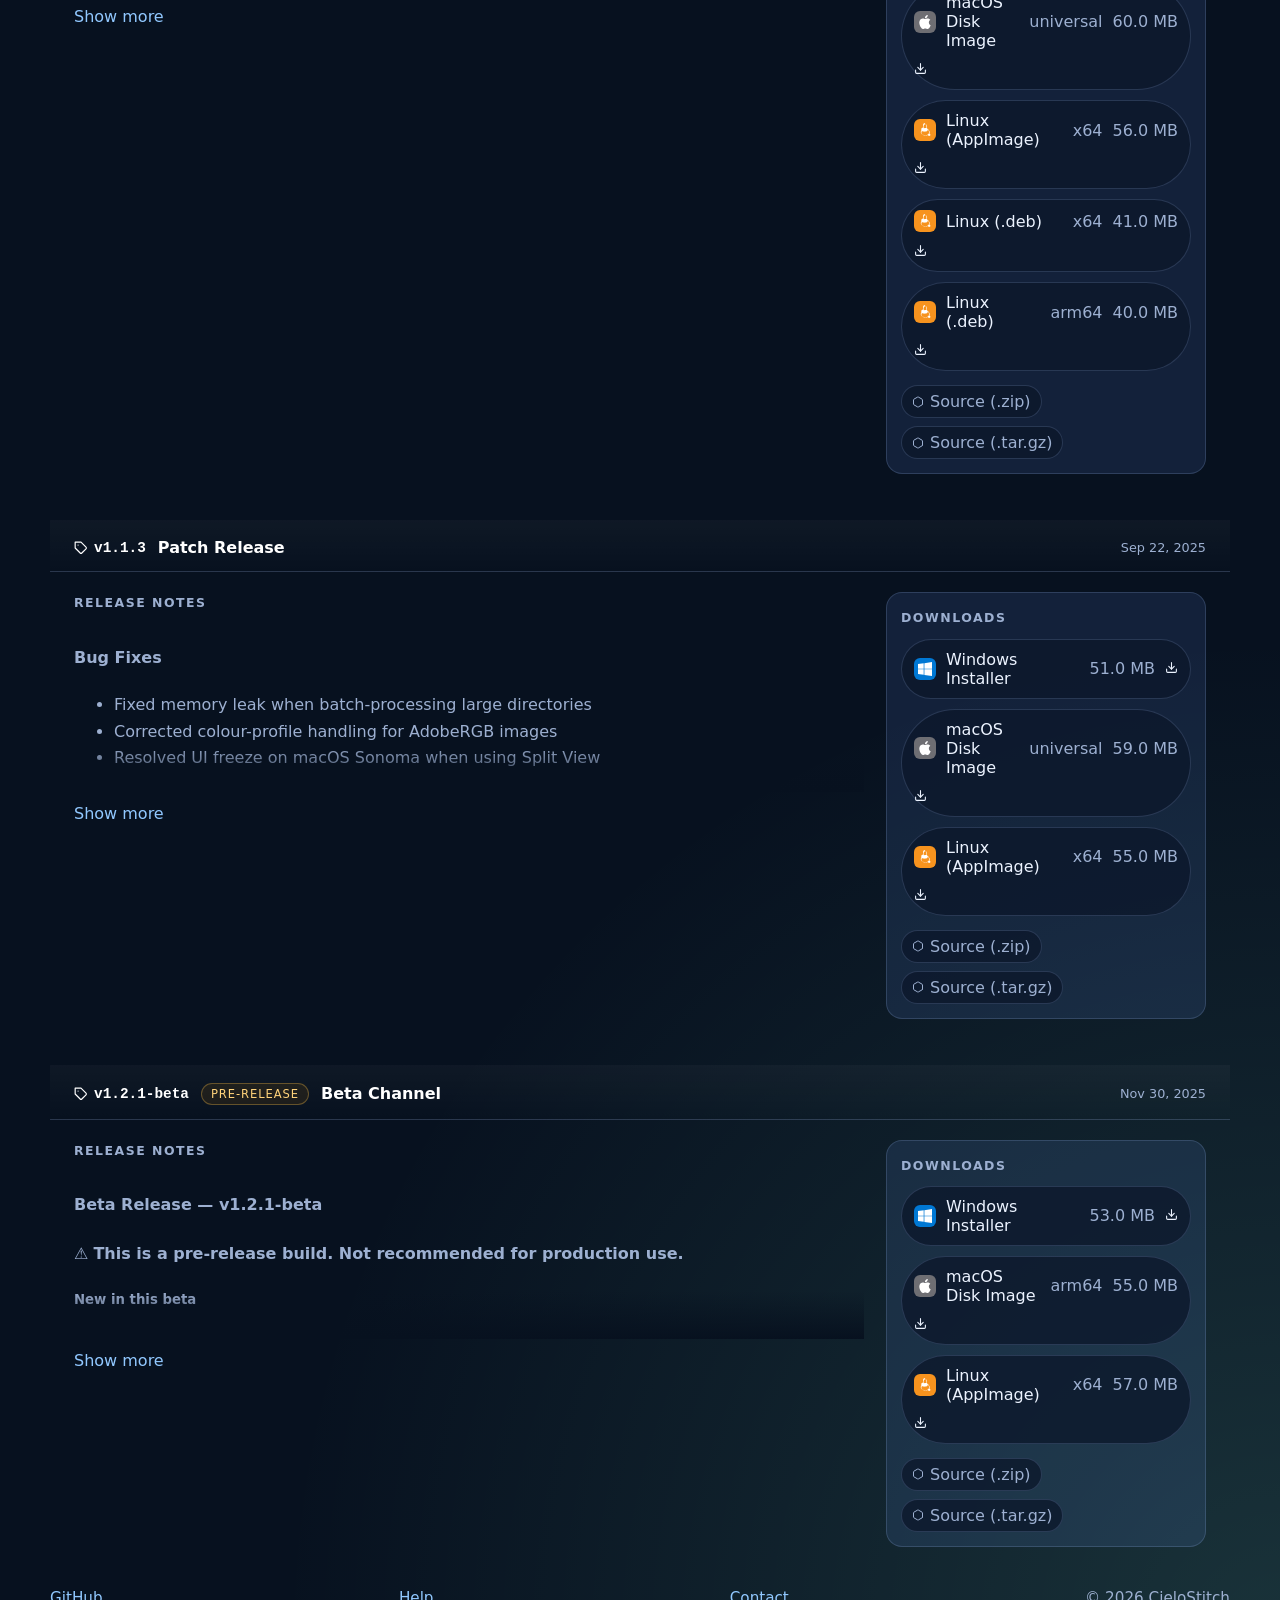
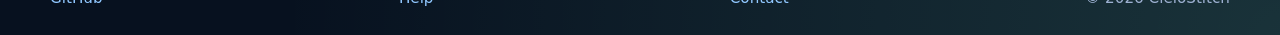
==== commit 37aa07d2: "docs: added demo data link" ====
--- a/index.html
+++ b/index.html
@@ -40,7 +40,7 @@
             <span class="theme-toggle__icon" aria-hidden="true">◐</span>
             <span>Theme</span>
           </button>
-          <a class="button button--ghost" href="https://github.com/PixlWeave/CieloStitch">
+          <a class="button button--ghost" href="https://github.com/PixlWeave/CieloStitch" target="_blank">
             GitHub
           </a>
         </div>
@@ -65,7 +65,7 @@
               >
                 Download for Windows
               </a>
-              <a class="button button--secondary" href="https://github.com/PixlWeave/CieloStitch">
+              <a class="button button--secondary" href="https://github.com/PixlWeave/CieloStitch" target="_blank">
                 View on GitHub
               </a>
               <a class="button button--ghost" href="help/workflow.html">
@@ -181,7 +181,7 @@
                 The reusable stitching core powers feature detection, matching,
                 warping, blending, and export workflows for scientific mosaics.
               </p>
-              <a href="https://github.com/PixlWeave/CieloStitch">Explore the core repository</a>
+              <a href="https://github.com/PixlWeave/CieloStitch" target="_blank">Explore the core repository</a>
             </article>
             <article class="card architecture-card">
               <p class="architecture-card__eyebrow">CieloStitch App</p>
@@ -190,7 +190,7 @@
                 The application layers a PySide desktop experience on top of the core
                 engine for interactive configuration, previews, and release packaging.
               </p>
-              <a href="https://github.com/PixlWeave/CieloStitch/releases/tag/v0.5.00">See the current desktop release</a>
+              <a href="https://github.com/PixlWeave/CieloStitch/releases/tag/v0.5.00" target="_blank">See the current desktop release</a>
             </article>
           </div>
         </section>
@@ -203,7 +203,6 @@
           </div>
           <article class="card download-card">
             <div>
-              <p class="download-card__platform">Windows x64</p>
               <h3>CieloStitch Setup</h3>
               <p>
                 Release <strong>v0.5.00</strong> is the latest desktop app
@@ -212,45 +211,61 @@
             </div>
             <div class="download-card__meta">
               <span>Installer</span>
-              <span>Core licensed under MIT</span>
+              <span>Changes</span>
             </div>
             <div class="download-card__actions">
               <a
                 class="button button--primary"
                 href="https://github.com/PixlWeave/CieloStitch/releases/download/v0.5.00/CieloStitch-Setup-v0.5.00-win64.exe"
+                onclick="trackDownload('exe')"
               >
-                Download .exe
-              </a>
+                Download for Windows
+              </a>
+              <a class="button button--ghost" href="help/release-highlights.html">
+                What changed in v0.4.50-v0.5.00
+              </a>
+            </div>
+          </article>
+        </section>
+
+        <section class="download section" id="downloads" aria-labelledby="releases-title">
+          <div class="section-heading">
+            <p class="eyebrow">Archive</p>
+            <h2 id="download-title">Release archive and Demo data</h2>
+            <p>Read release notes and download demo data directly from GitHub releases.</p>
+          </div>
+          <article class="card download-card">
+            <div>
+              <h3>CieloStitch Setup</h3>
+              <p>
+                All release upto <strong>v0.5.00</strong> are available on Github.
+                You can also download a set of demo data to get yourself familiar with the process of stitching using CieloStitch.
+              </p>
+            </div>
+            <div class="download-card__meta">
+              <span>Releases</span>
+              <span>Demo data</span>
+            </div>
+            <div class="download-card__actions">
               <a
                 class="button button--ghost"
                 href="https://github.com/PixlWeave/CieloStitch/releases"
+                target="_blank"
               >
                 GitHub Releases
               </a>
-              <a class="button button--ghost" href="help/release-highlights.html">
-                What changed in v0.4.50-v0.5.00
+              <a class="button button--primary releases-heading__action"
+                 href="https://github.com/PixlWeave/cielostitch-demo-data" target="_blank">
+                Download demo data
               </a>
             </div>
           </article>
-        </section>
-
-        <section class="releases section" id="downloads" aria-labelledby="releases-title">
-          <div class="section-heading releases-heading">
-            <div>
-              <p class="eyebrow">Archive</p>
-              <h2 id="releases-title">Release archive</h2>
-              <p>Read release notes and browse previous installers directly from GitHub releases.</p>
-            </div>
-            <a class="button button--ghost releases-heading__action" href="https://github.com/PixlWeave/cielostitch/releases">
-              All releases on GitHub
-            </a>
-          </div>
           <div id="releases-list" role="list" aria-label="Available releases" aria-live="polite"></div>
         </section>
       </main>
 
       <footer class="site-footer">
-        <a href="https://github.com/PixlWeave/CieloStitch">GitHub</a>
+        <a href="https://github.com/PixlWeave/CieloStitch" target="_blank">GitHub</a>
         <a href="help/index.html">Help</a>
         <span><a href="mailto:hello@cielostitch.com" target="_blank" >Contact</a></span>
         <span>© 2026 CieloStitch</span>
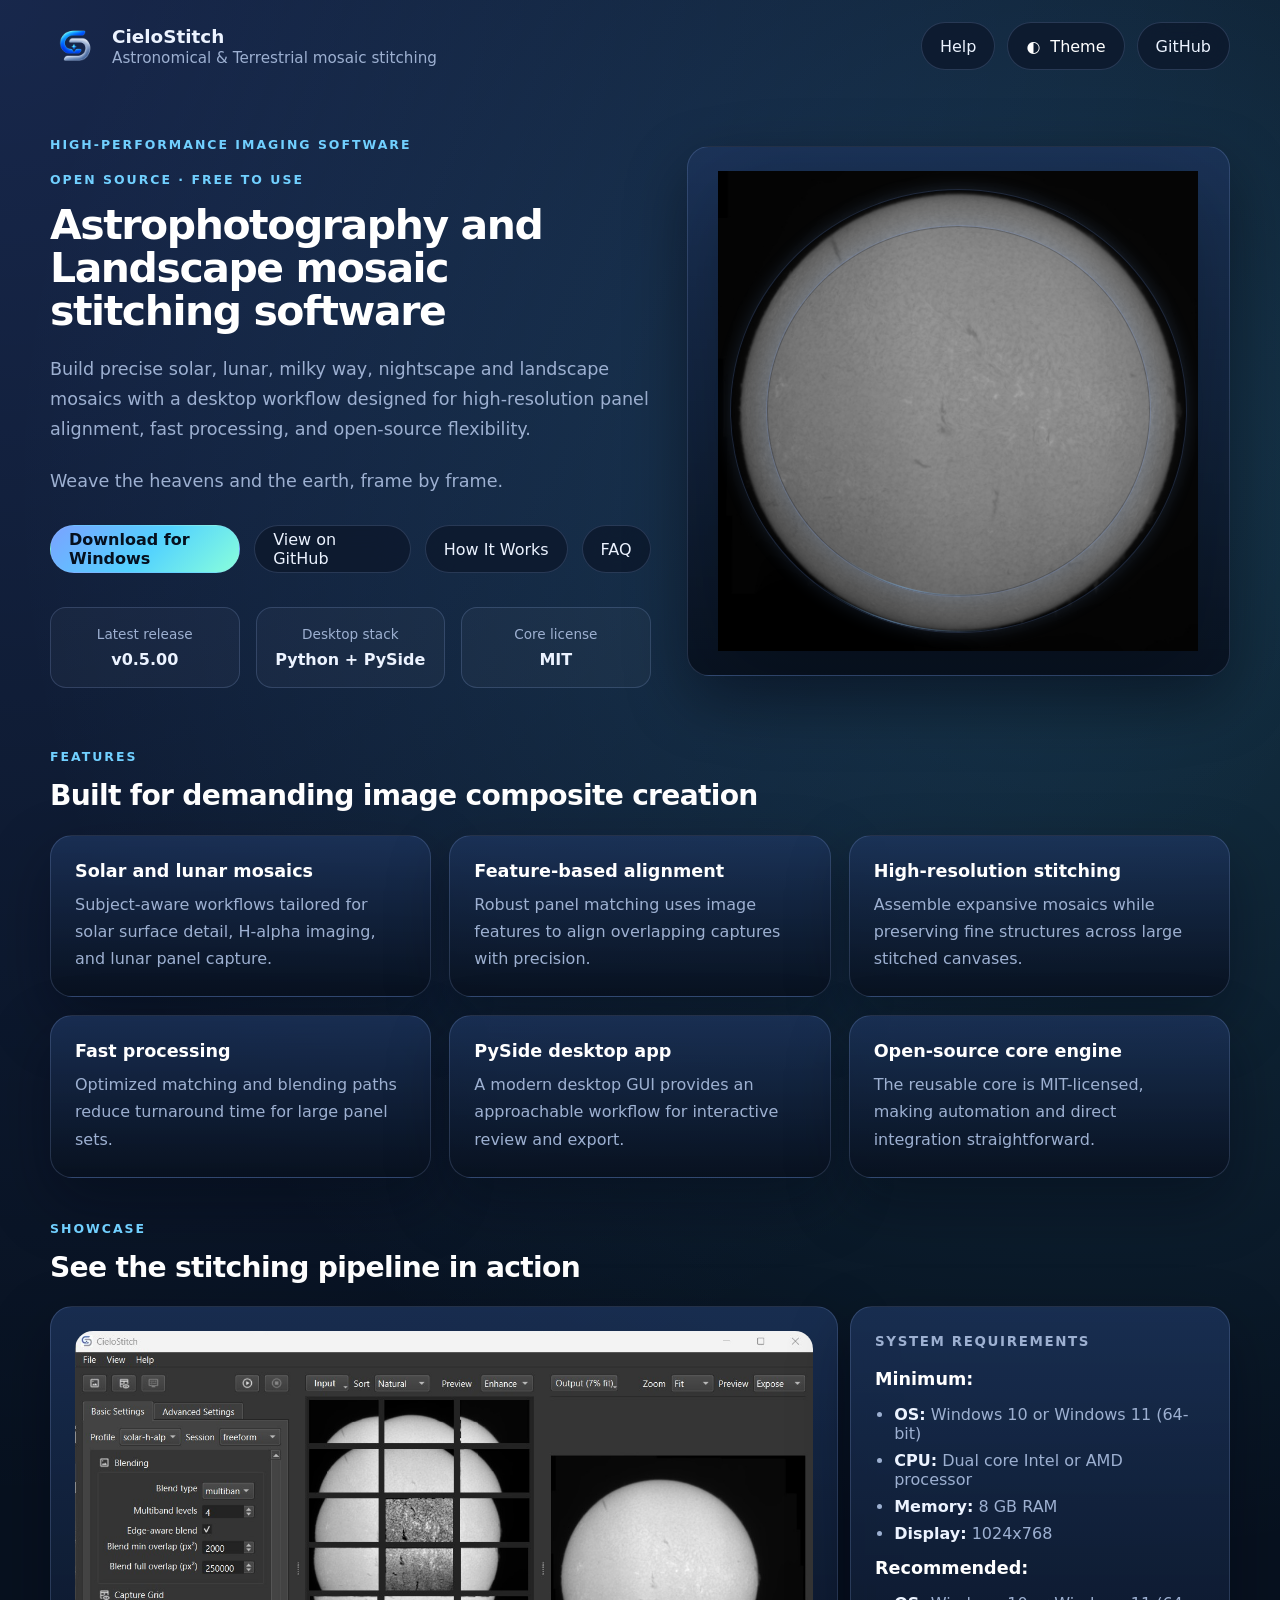
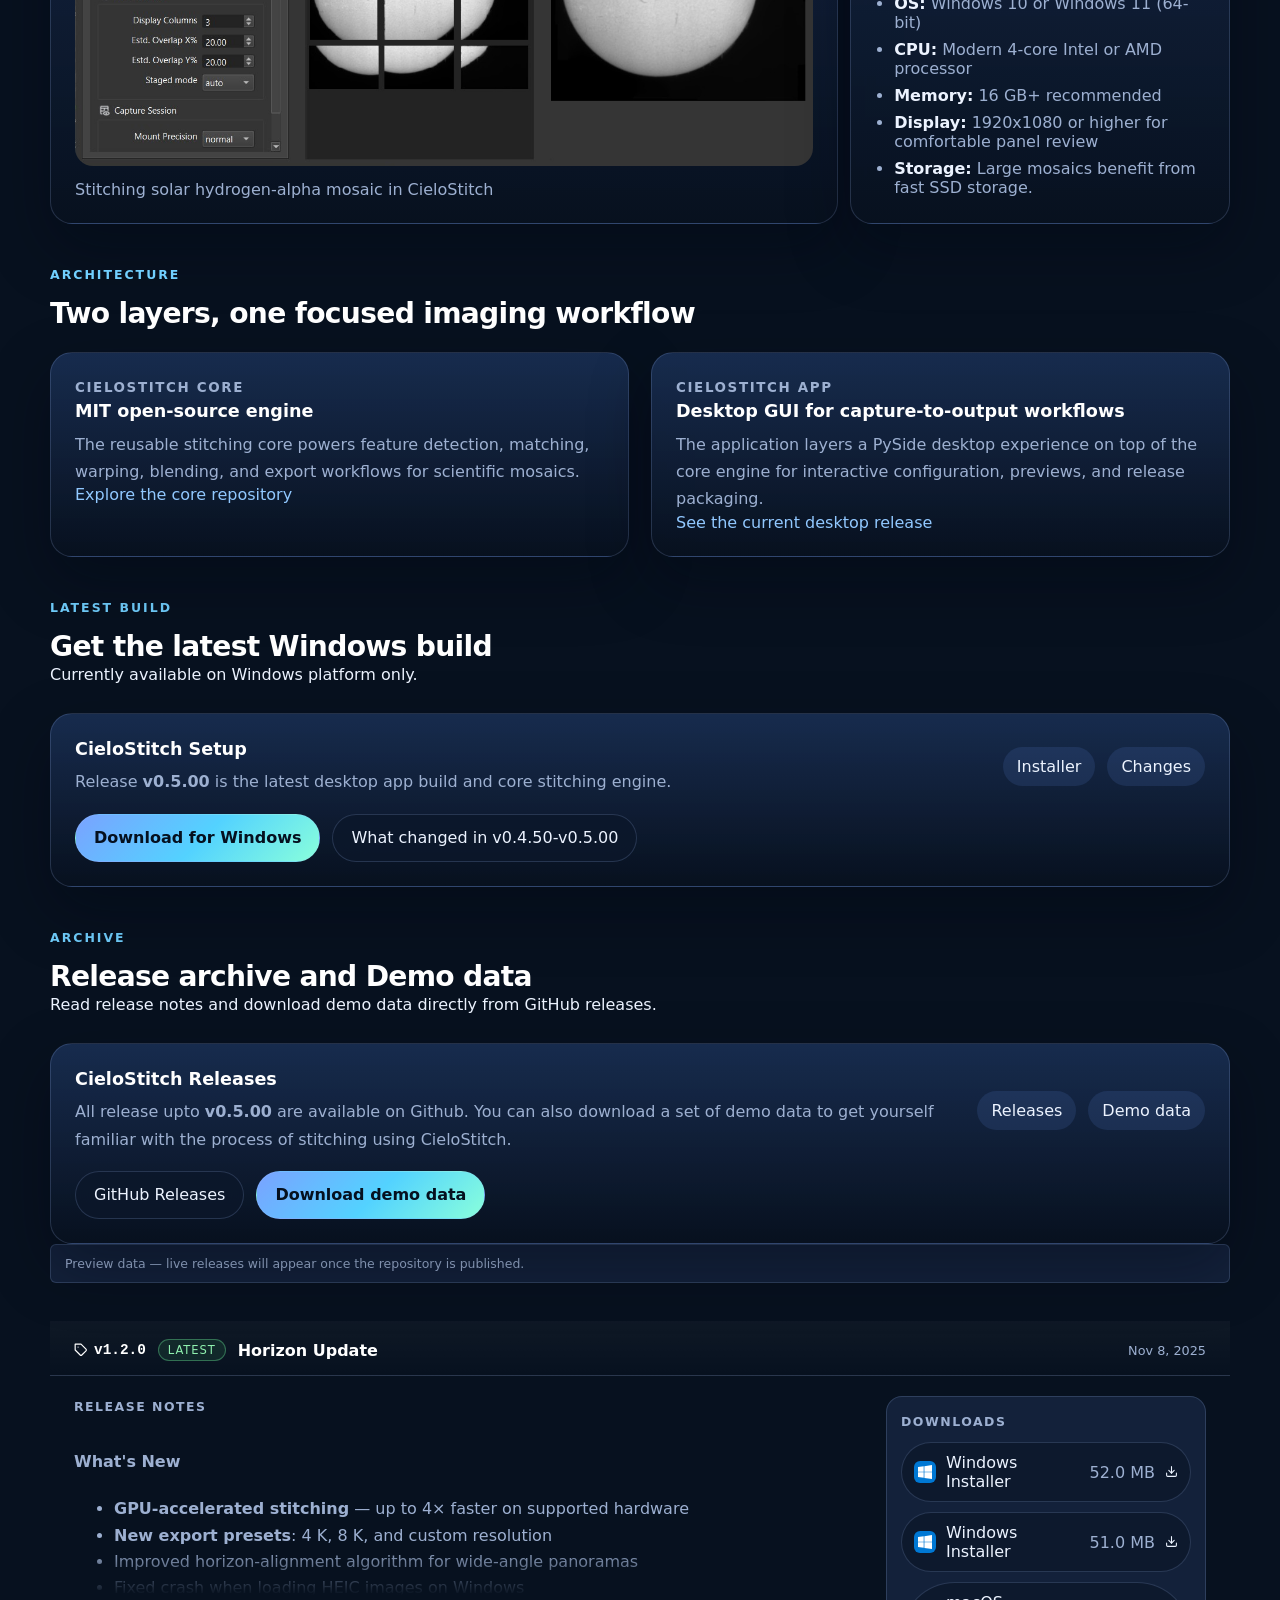
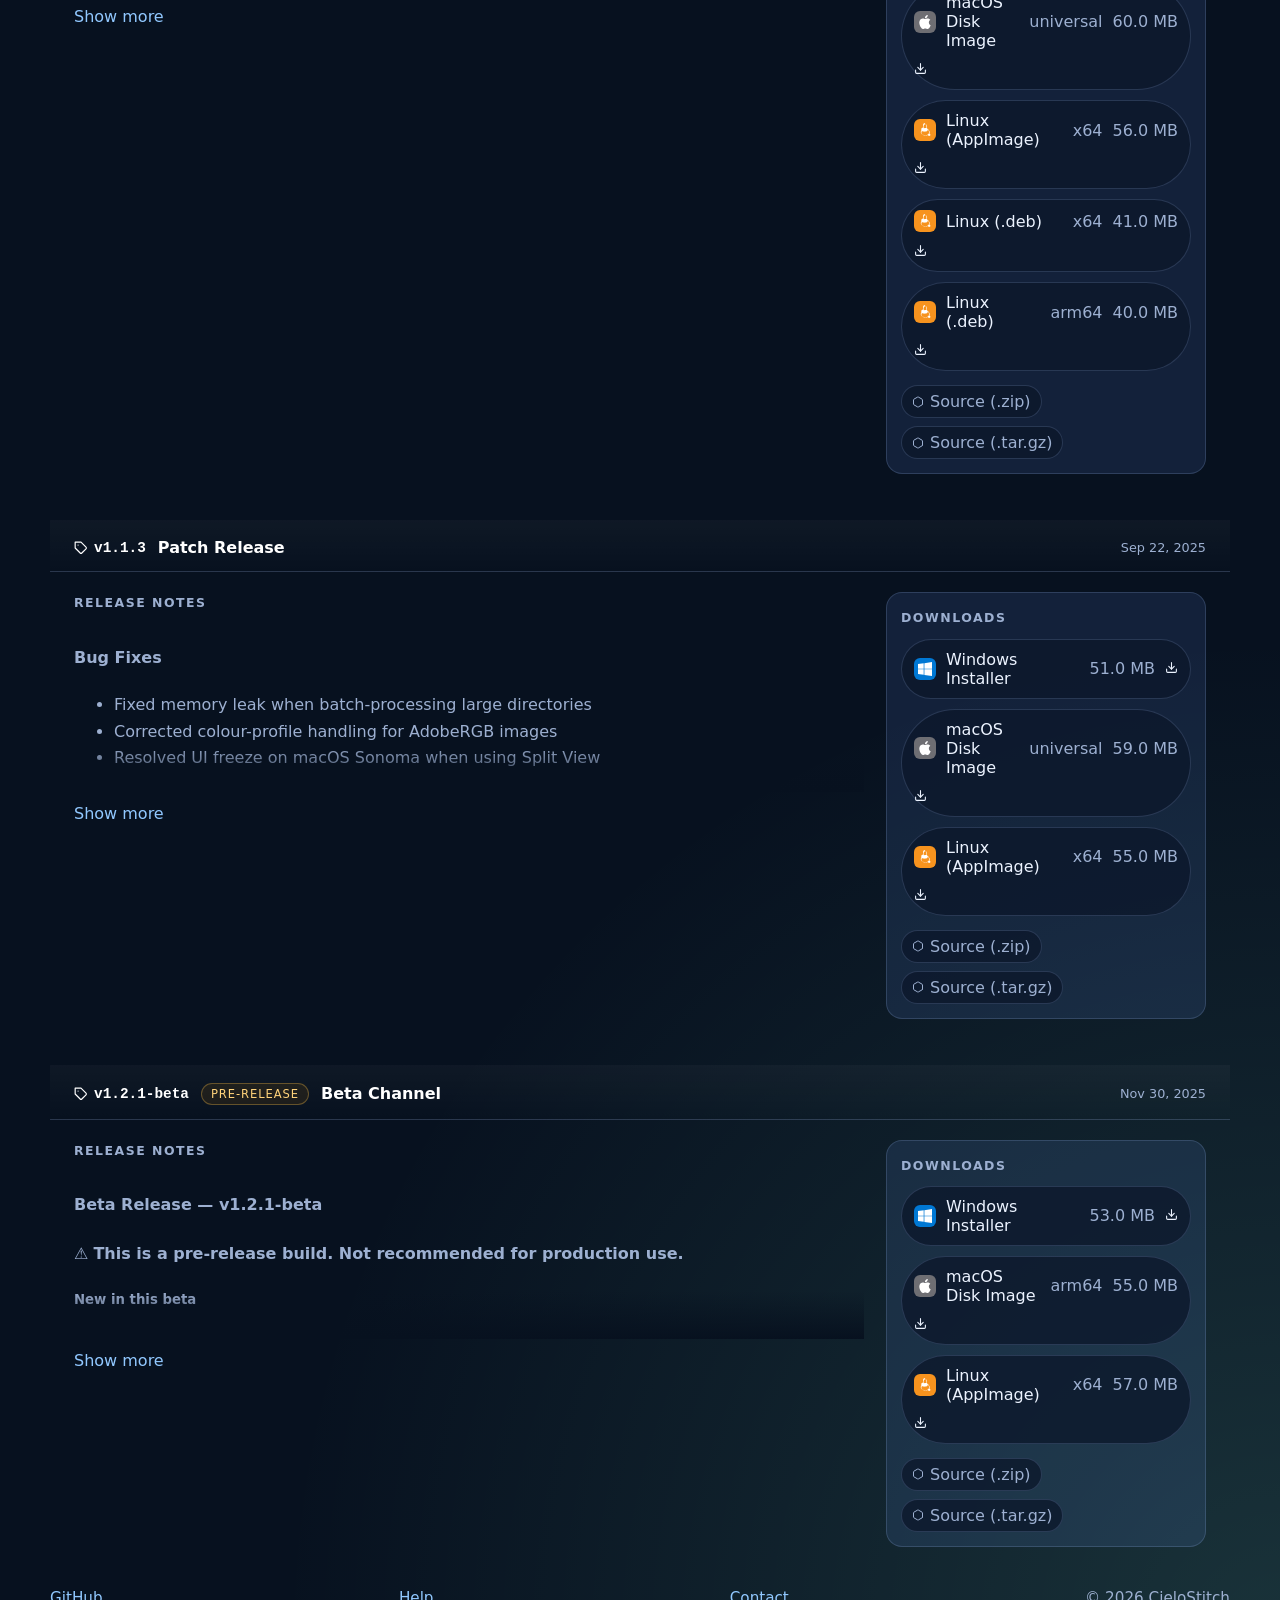
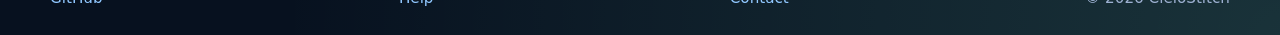
==== commit ff760454: "docs: release notes" ====
--- a/index.html
+++ b/index.html
@@ -236,7 +236,7 @@
           </div>
           <article class="card download-card">
             <div>
-              <h3>CieloStitch Setup</h3>
+              <h3>CieloStitch Releases</h3>
               <p>
                 All release upto <strong>v0.5.00</strong> are available on Github.
                 You can also download a set of demo data to get yourself familiar with the process of stitching using CieloStitch.
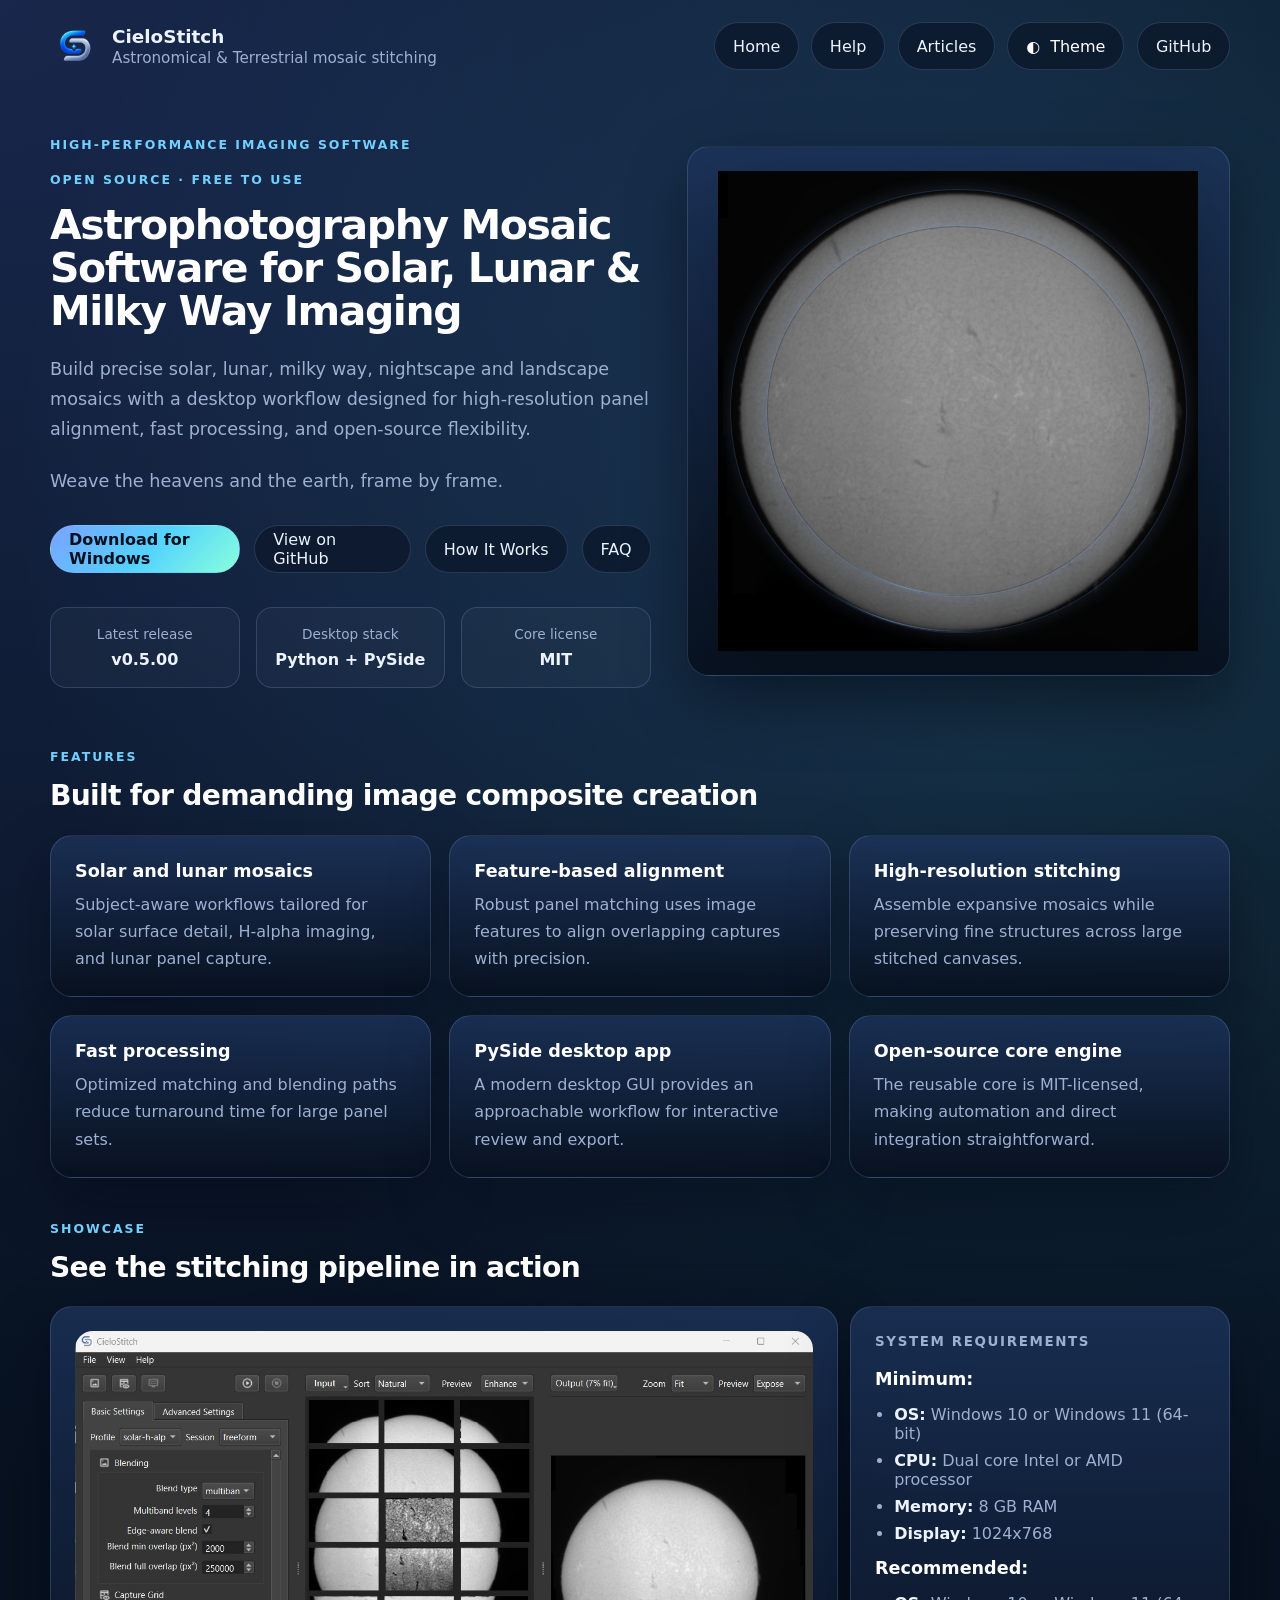
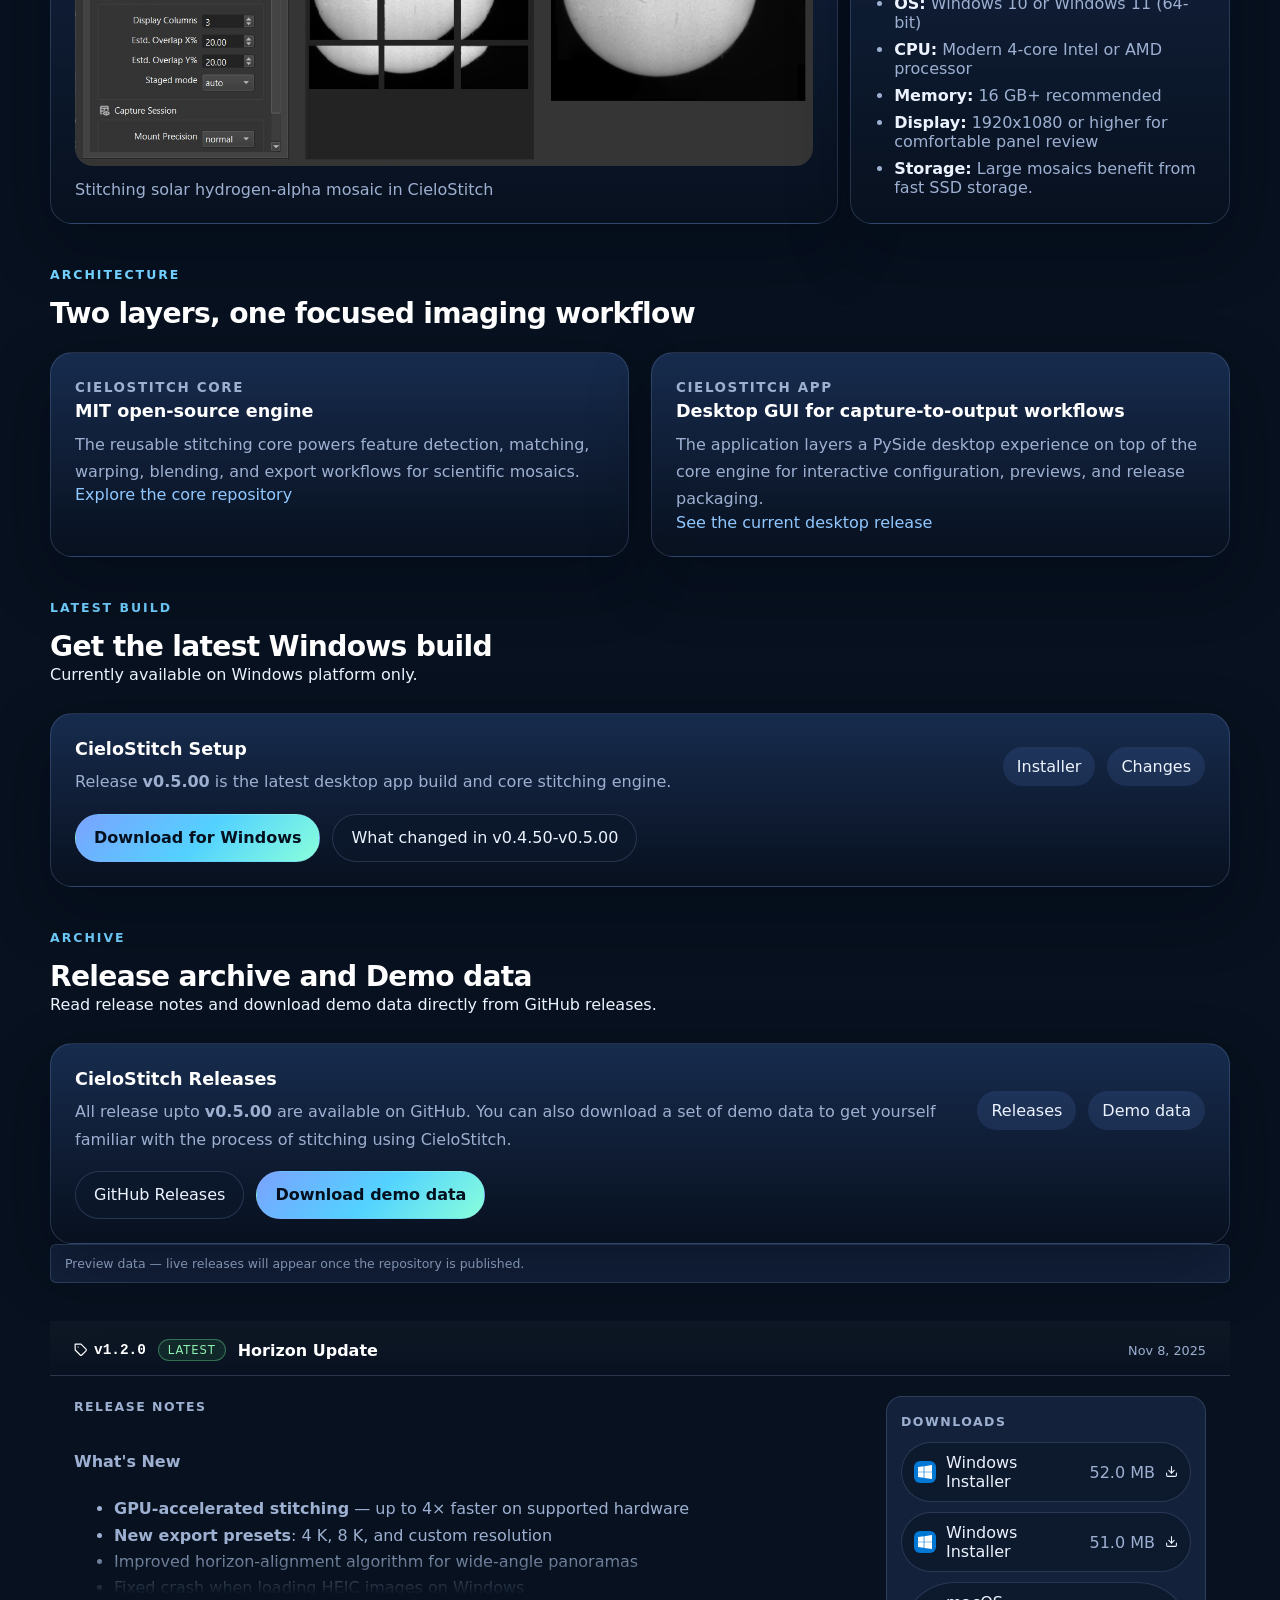
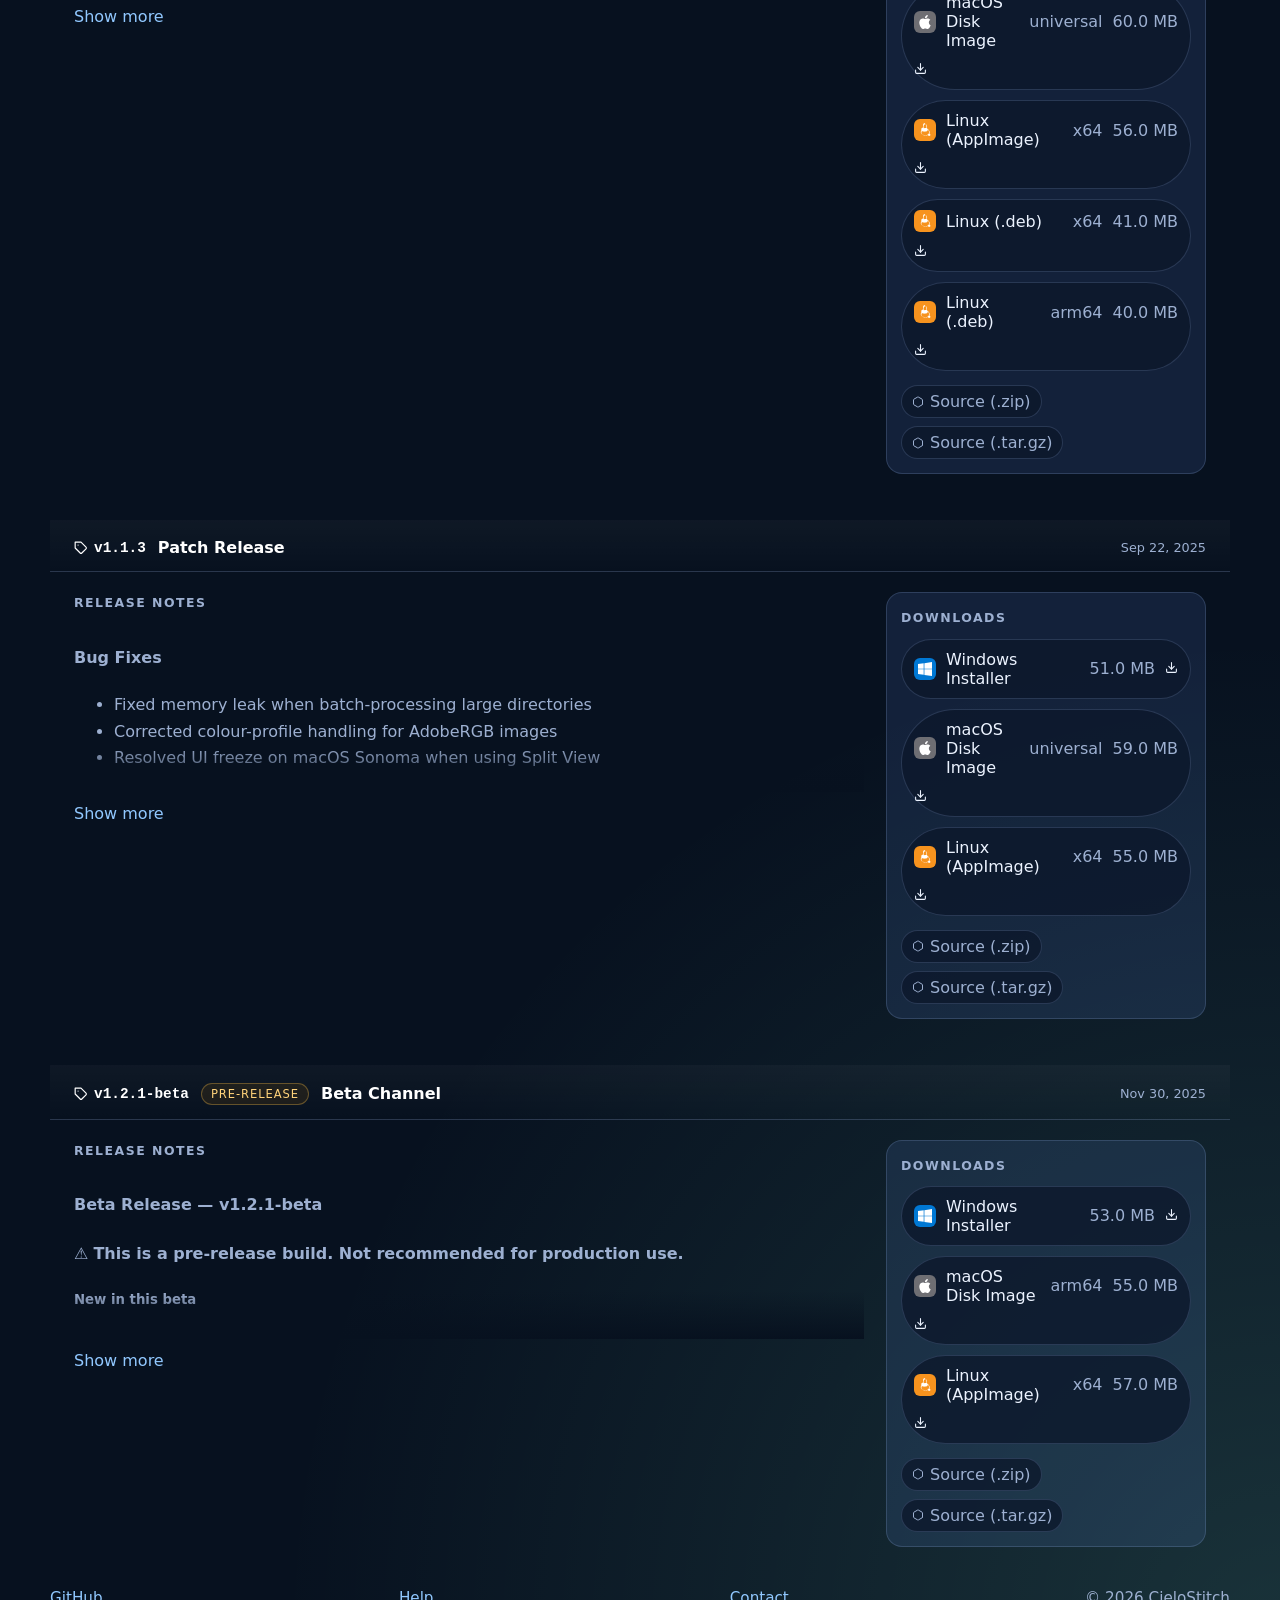
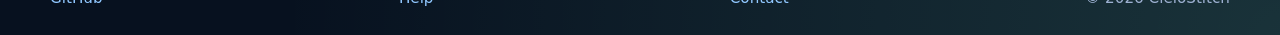
==== commit 3e269c86: "docs: articles" ====
--- a/index.html
+++ b/index.html
@@ -3,10 +3,10 @@
   <head>
     <meta charset="UTF-8" />
     <meta name="viewport" content="width=device-width, initial-scale=1.0" />
-    <title>CieloStitch | Solar, Lunar, and Astrophotography Mosaic Stitching Software</title>
+    <title>CieloStitch | Astrophotography Mosaic Software for Solar, Lunar & Milky Way Imaging</title>
     <meta
       name="description"
-      content="CieloStitch is mosaic stitching software for solar, lunar, astrophotography, and terrestrial image panels, with fast alignment, blending, and desktop workflow tools."
+      content="Free open-source astrophotography mosaic software for stitching solar, lunar, Milky Way and landscape images. Fast, precise and designed for astronomers."
     />
     <link rel="canonical" href="https://cielostitch.com/" />
     <link
@@ -30,7 +30,9 @@
           </span>
         </a>
         <div class="header-actions">
+          <a class="button button--ghost" href="index.html">Home</a>
           <a class="button button--ghost" href="help/index.html">Help</a>
+          <a class="button button--ghost" href="articles/index.html">Articles</a>
           <button
             class="theme-toggle"
             type="button"
@@ -51,7 +53,7 @@
           <div class="hero__content">
             <p class="eyebrow">High-performance imaging software</p>
             <p class="eyebrow">Open Source · Free to Use</p>
-            <h1>Astrophotography and Landscape mosaic stitching software</h1>
+            <h1>Astrophotography Mosaic Software for Solar, Lunar & Milky Way Imaging</h1>
             <p class="hero__lead">
               Build precise solar, lunar, milky way, nightscape and landscape mosaics with a desktop workflow designed
               for high-resolution panel alignment, fast processing, and open-source flexibility.
@@ -231,14 +233,14 @@
         <section class="download section" id="downloads" aria-labelledby="releases-title">
           <div class="section-heading">
             <p class="eyebrow">Archive</p>
-            <h2 id="download-title">Release archive and Demo data</h2>
+            <h2 id="release-archive">Release archive and Demo data</h2>
             <p>Read release notes and download demo data directly from GitHub releases.</p>
           </div>
           <article class="card download-card">
             <div>
               <h3>CieloStitch Releases</h3>
               <p>
-                All release upto <strong>v0.5.00</strong> are available on Github.
+                All release upto <strong>v0.5.00</strong> are available on GitHub.
                 You can also download a set of demo data to get yourself familiar with the process of stitching using CieloStitch.
               </p>
             </div>
--- a/styles/layout.css
+++ b/styles/layout.css
@@ -18,6 +18,7 @@
 
 .site-header {
   grid-template-columns: 1fr auto;
+  grid-template-areas: "brand nav";
   align-items: center;
   padding: 22px 0 10px;
 }
@@ -26,6 +27,16 @@
   grid-auto-flow: column;
   gap: 12px;
   align-items: center;
+  /* Place navigation at the right/top of the header on all pages */
+  grid-area: nav;
+  justify-content: flex-end;   /* right align nav items within the nav area */
+  justify-items: end;          /* right align each item in the grid */
+  justify-self: end;           /* pin the nav group to the right edge of header */
+}
+
+/* Ensure the logo/brand sits to the left of the nav on wide screens */
+.site-header .brand {
+  grid-area: brand;
 }
 
 .hero {
@@ -151,6 +162,13 @@
     gap: 18px;
   }
 
+  /* On small screens, stack nav above brand to keep nav at top-right */
+  .site-header {
+    grid-template-areas:
+      "nav"
+      "brand";
+  }
+
   .header-actions,
   .hero__actions {
     grid-auto-flow: row;
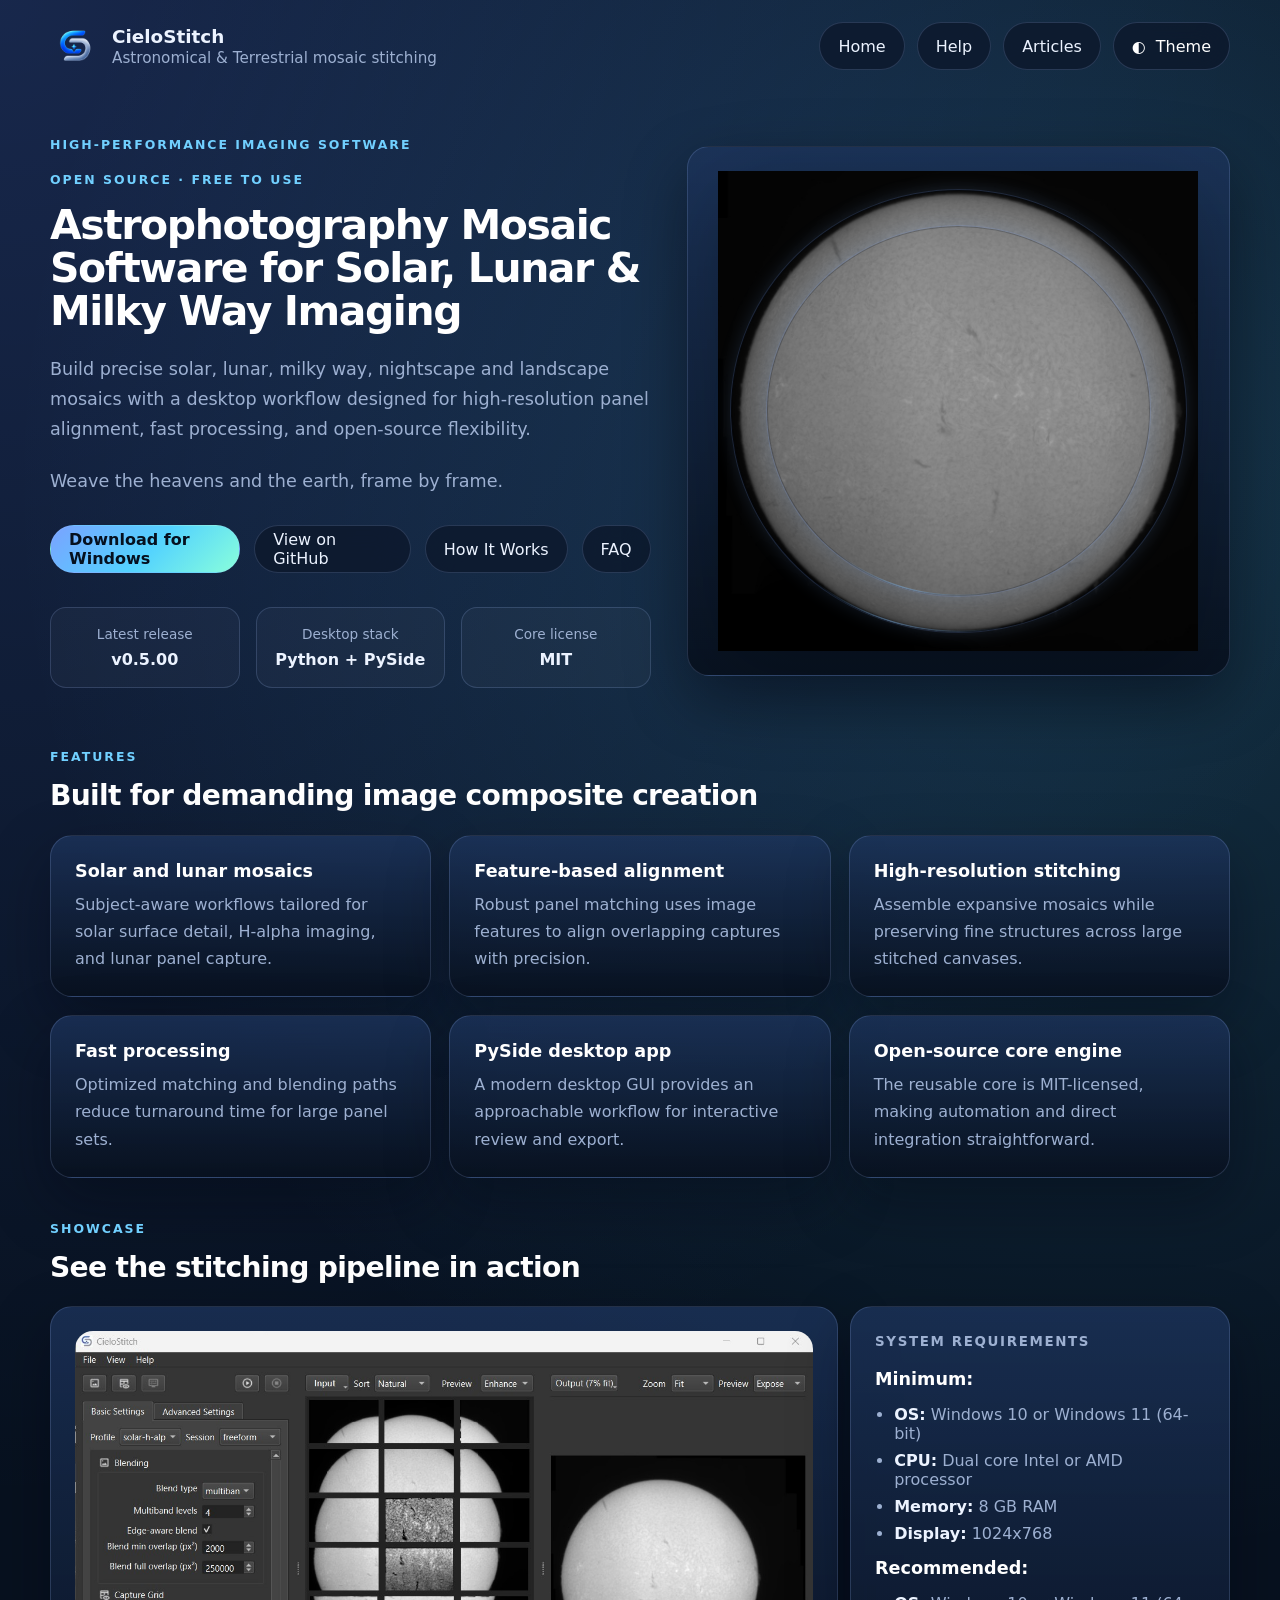
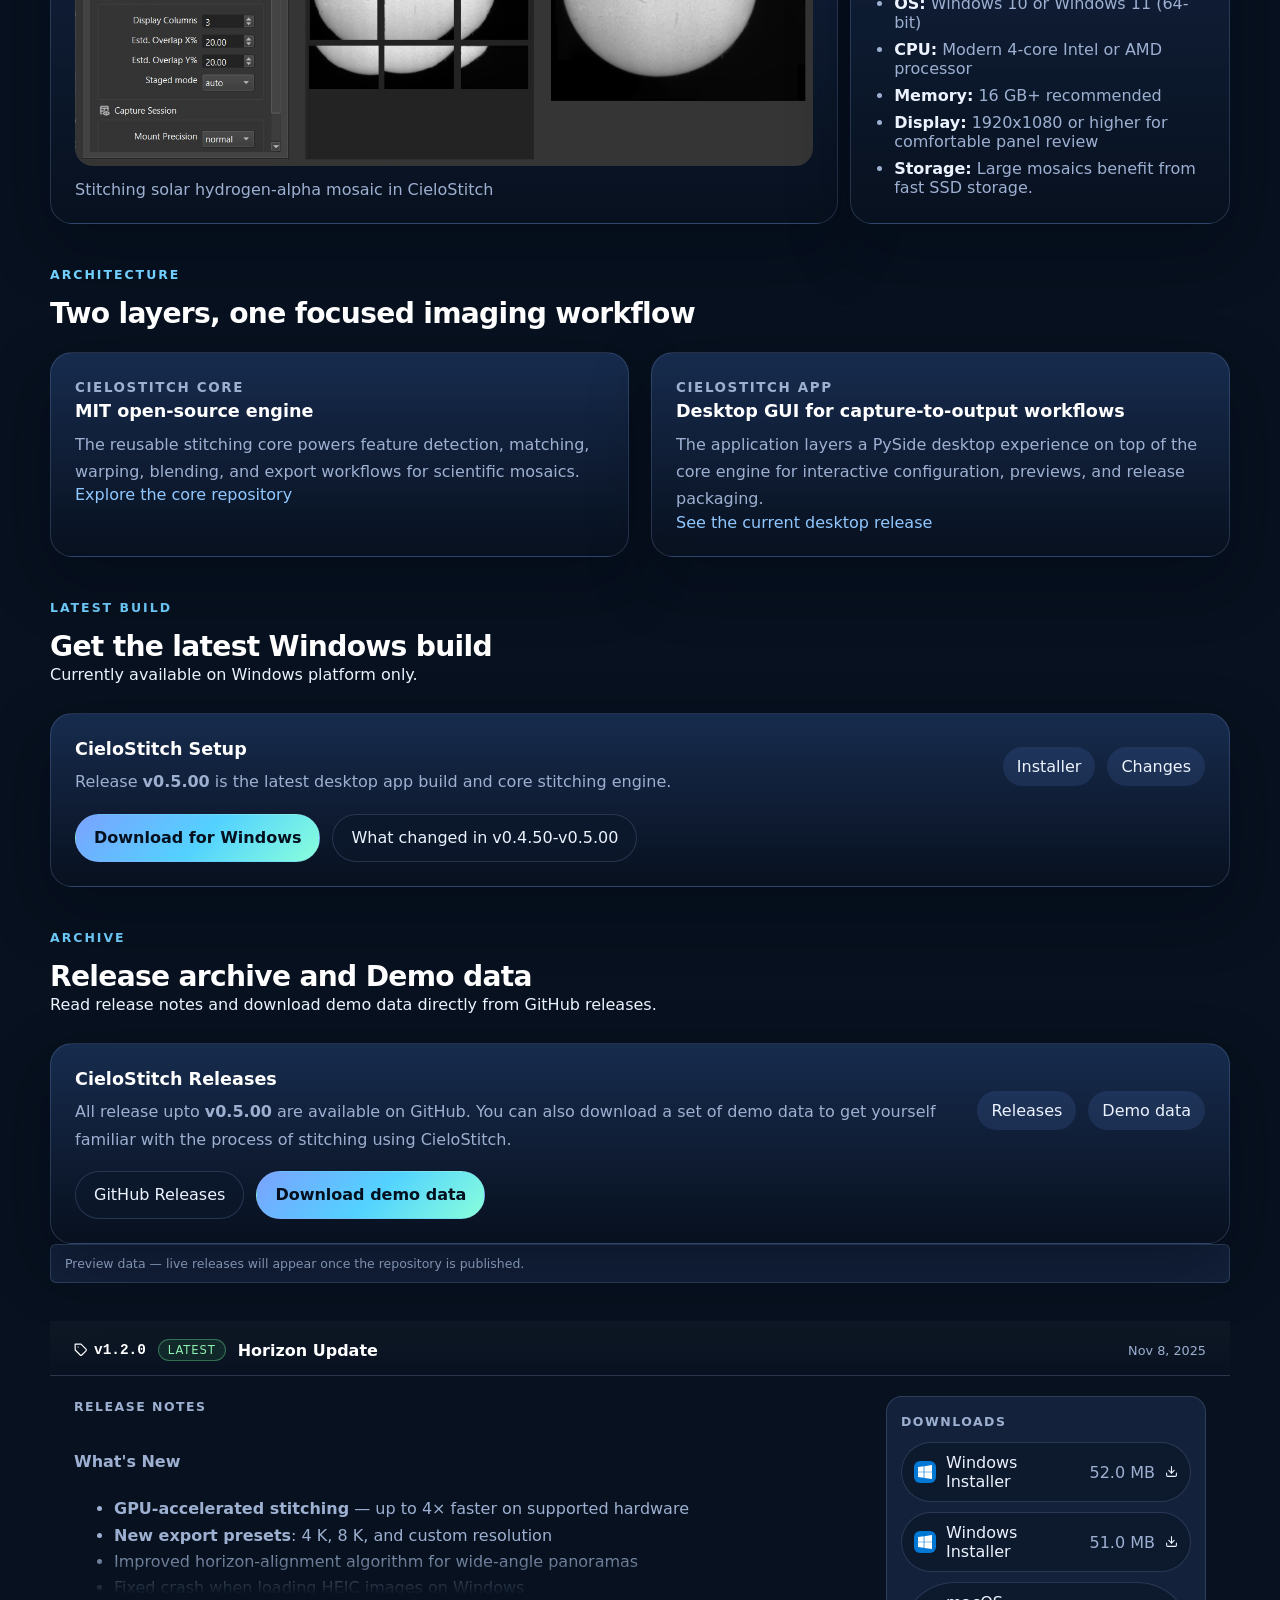
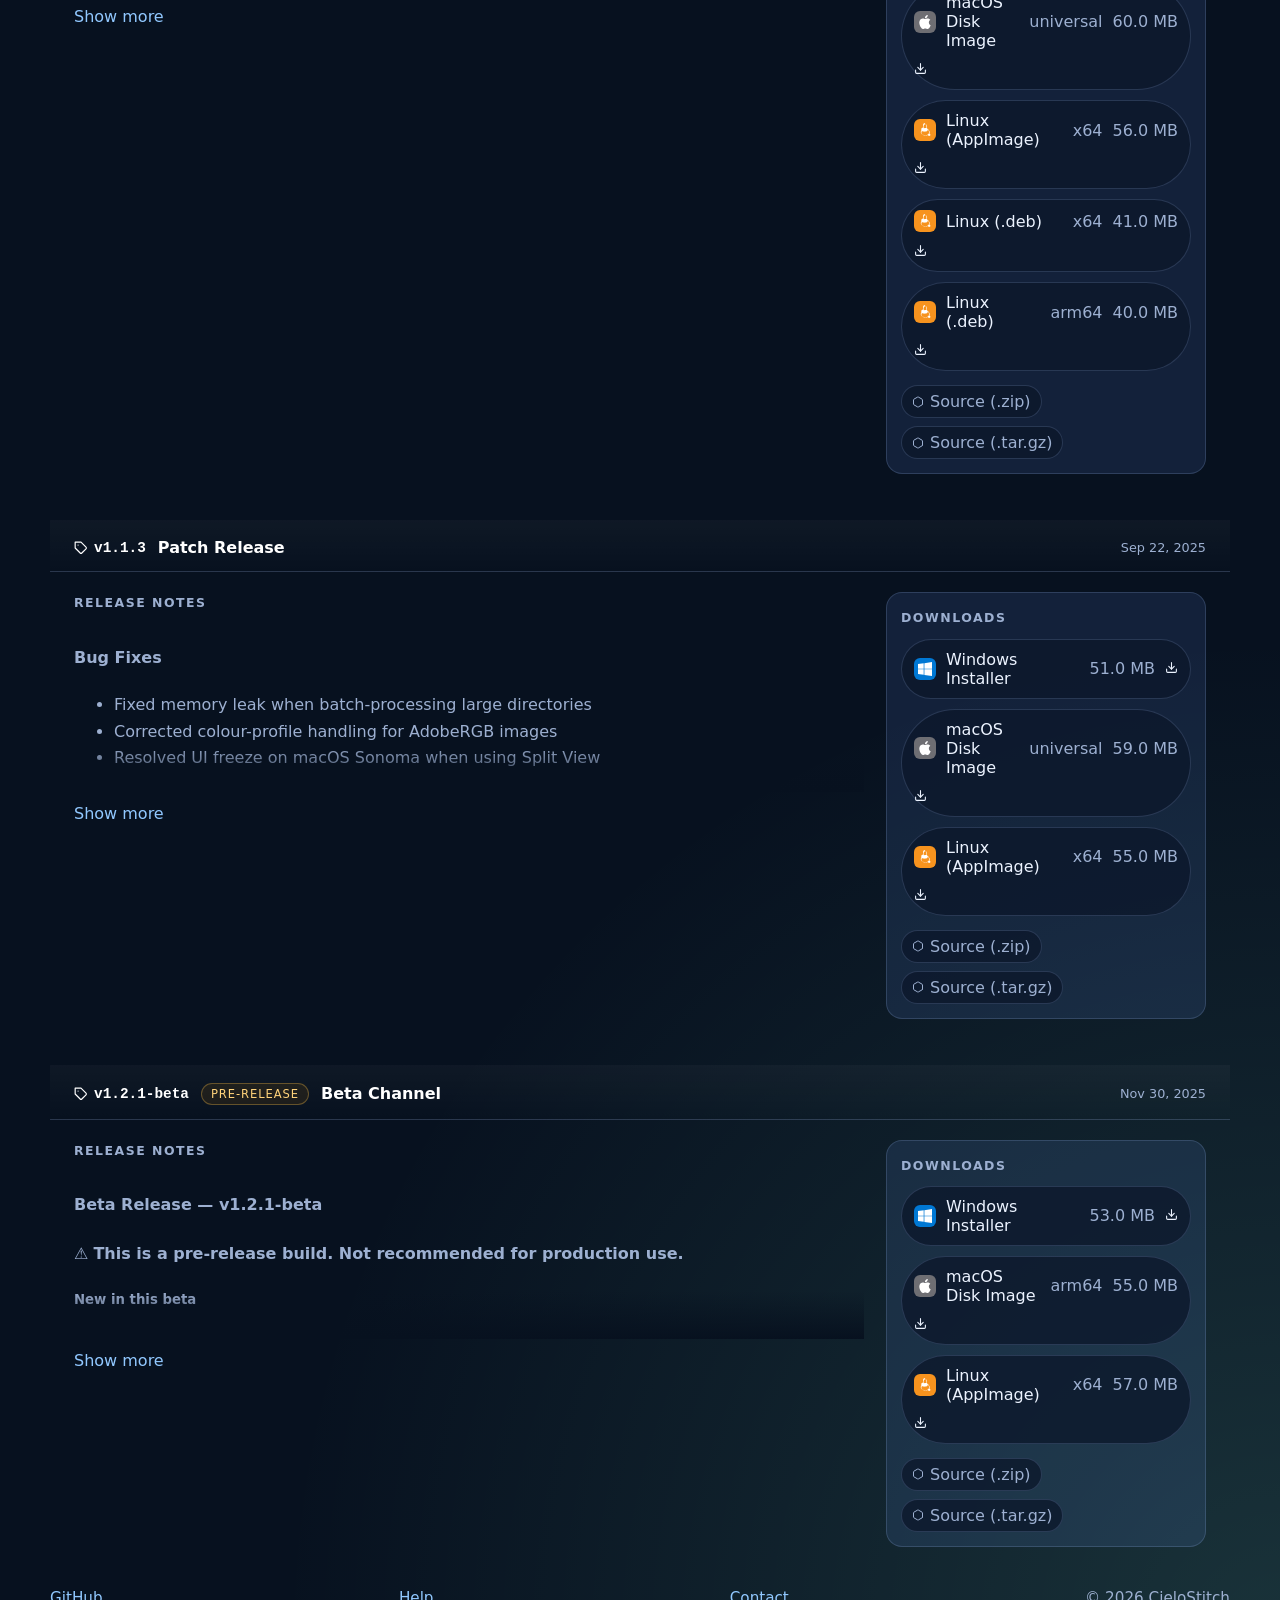
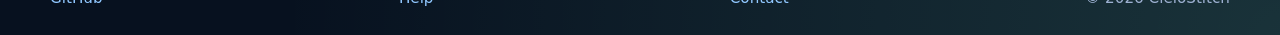
==== commit 8f9f4812: "docs: top menu revised" ====
--- a/index.html
+++ b/index.html
@@ -42,9 +42,6 @@
             <span class="theme-toggle__icon" aria-hidden="true">◐</span>
             <span>Theme</span>
           </button>
-          <a class="button button--ghost" href="https://github.com/PixlWeave/CieloStitch" target="_blank">
-            GitHub
-          </a>
         </div>
       </header>
 
--- a/styles/layout.css
+++ b/styles/layout.css
@@ -169,7 +169,17 @@
       "brand";
   }
 
-  .header-actions,
+  /* Header nav: on small screens, allow wrapping and center align */
+  .header-actions {
+    display: flex;            /* override grid */
+    flex-wrap: wrap;          /* allow 2 lines if needed */
+    gap: 8px 10px;            /* compact spacing on mobile */
+    justify-content: center;  /* center the buttons */
+    justify-self: stretch;    /* take full width under header */
+    align-items: center;
+  }
+
+  /* Keep hero actions stacked vertically on small screens */
   .hero__actions {
     grid-auto-flow: row;
   }
@@ -179,8 +189,19 @@
     grid-template-columns: 1fr;
   }
 
+  /* Footer nav: wrap and center like the top menu on small screens */
   .site-footer {
-    justify-content: flex-start;
+    display: flex;            /* override grid */
+    flex-wrap: wrap;          /* allow wrapping to 2 lines if needed */
+    gap: 8px 10px;            /* compact spacing on mobile */
+    justify-content: center;  /* center the items */
+    align-items: center;
     padding-bottom: 32px;
   }
-}
+
+  .site-footer > * {
+    flex: 0 0 auto;           /* prevent items from stretching */
+    white-space: nowrap;      /* keep labels on a single line */
+    text-align: center;
+  }
+}
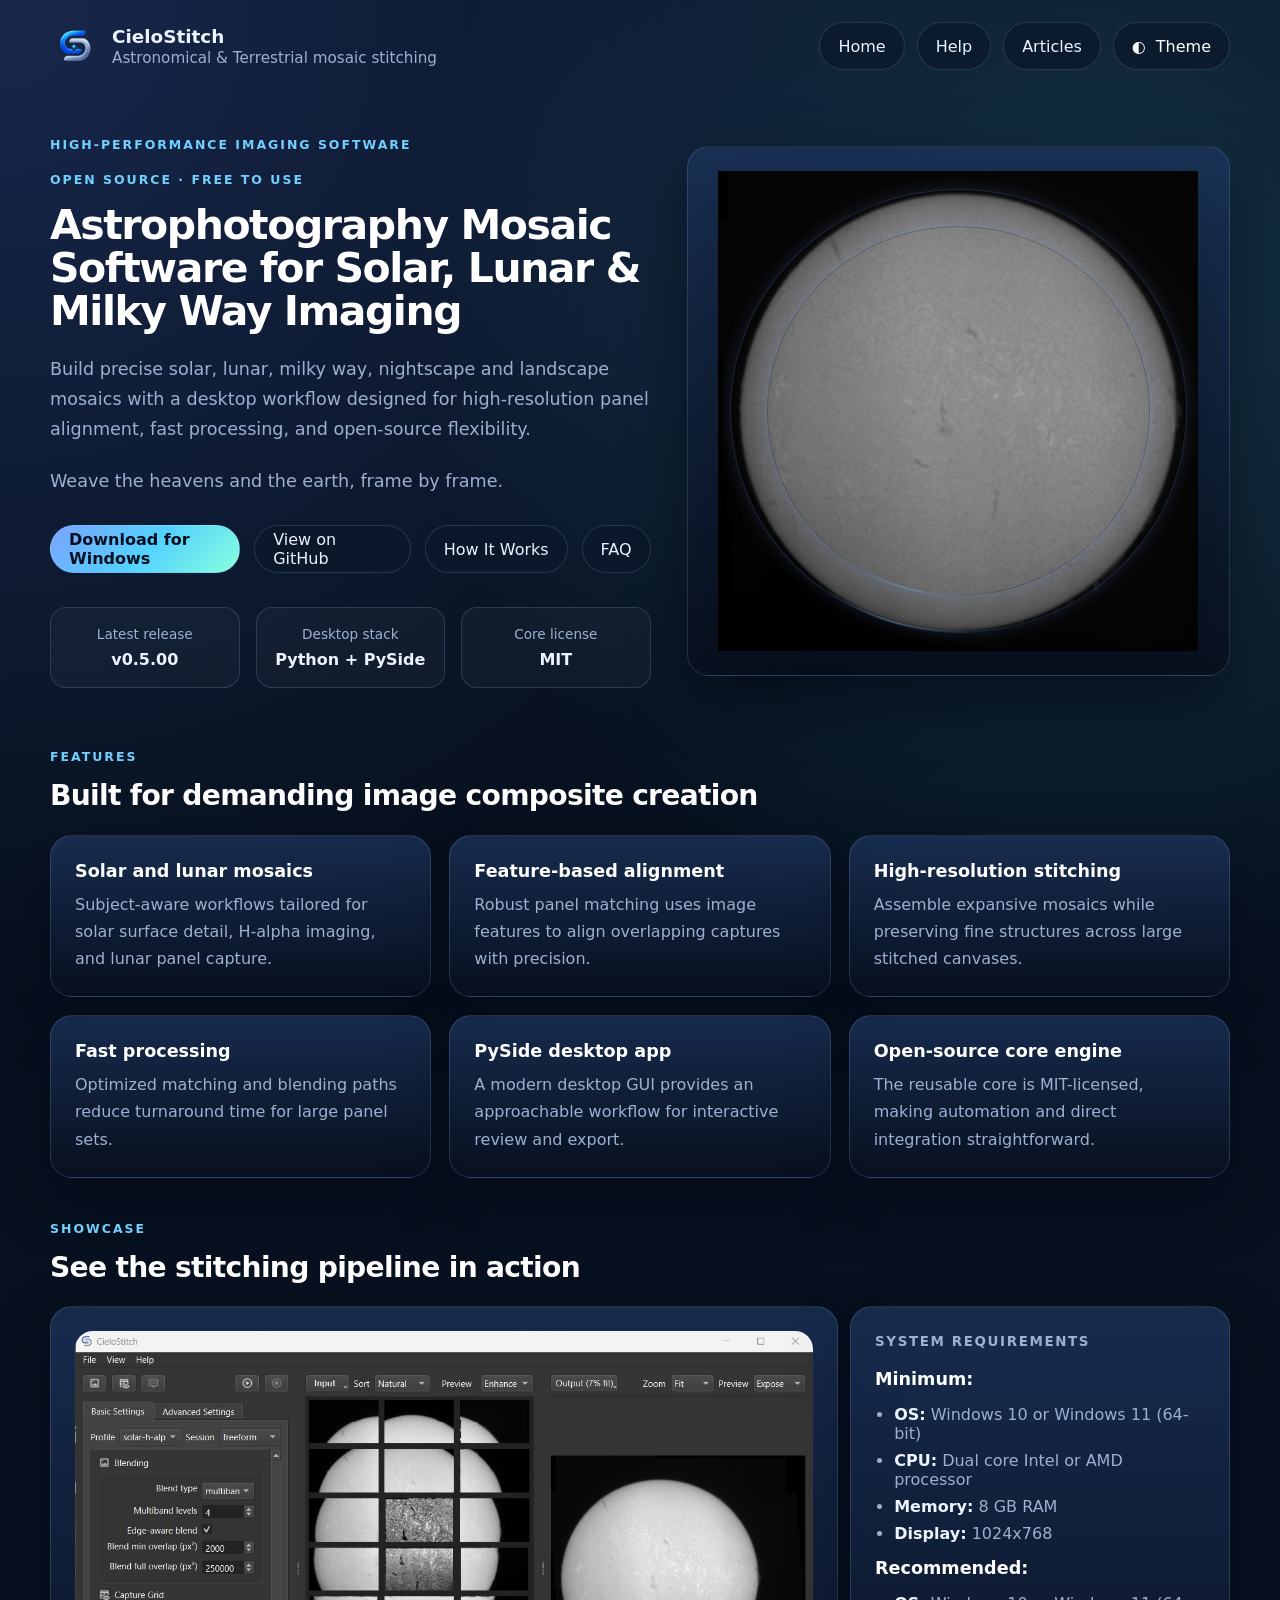
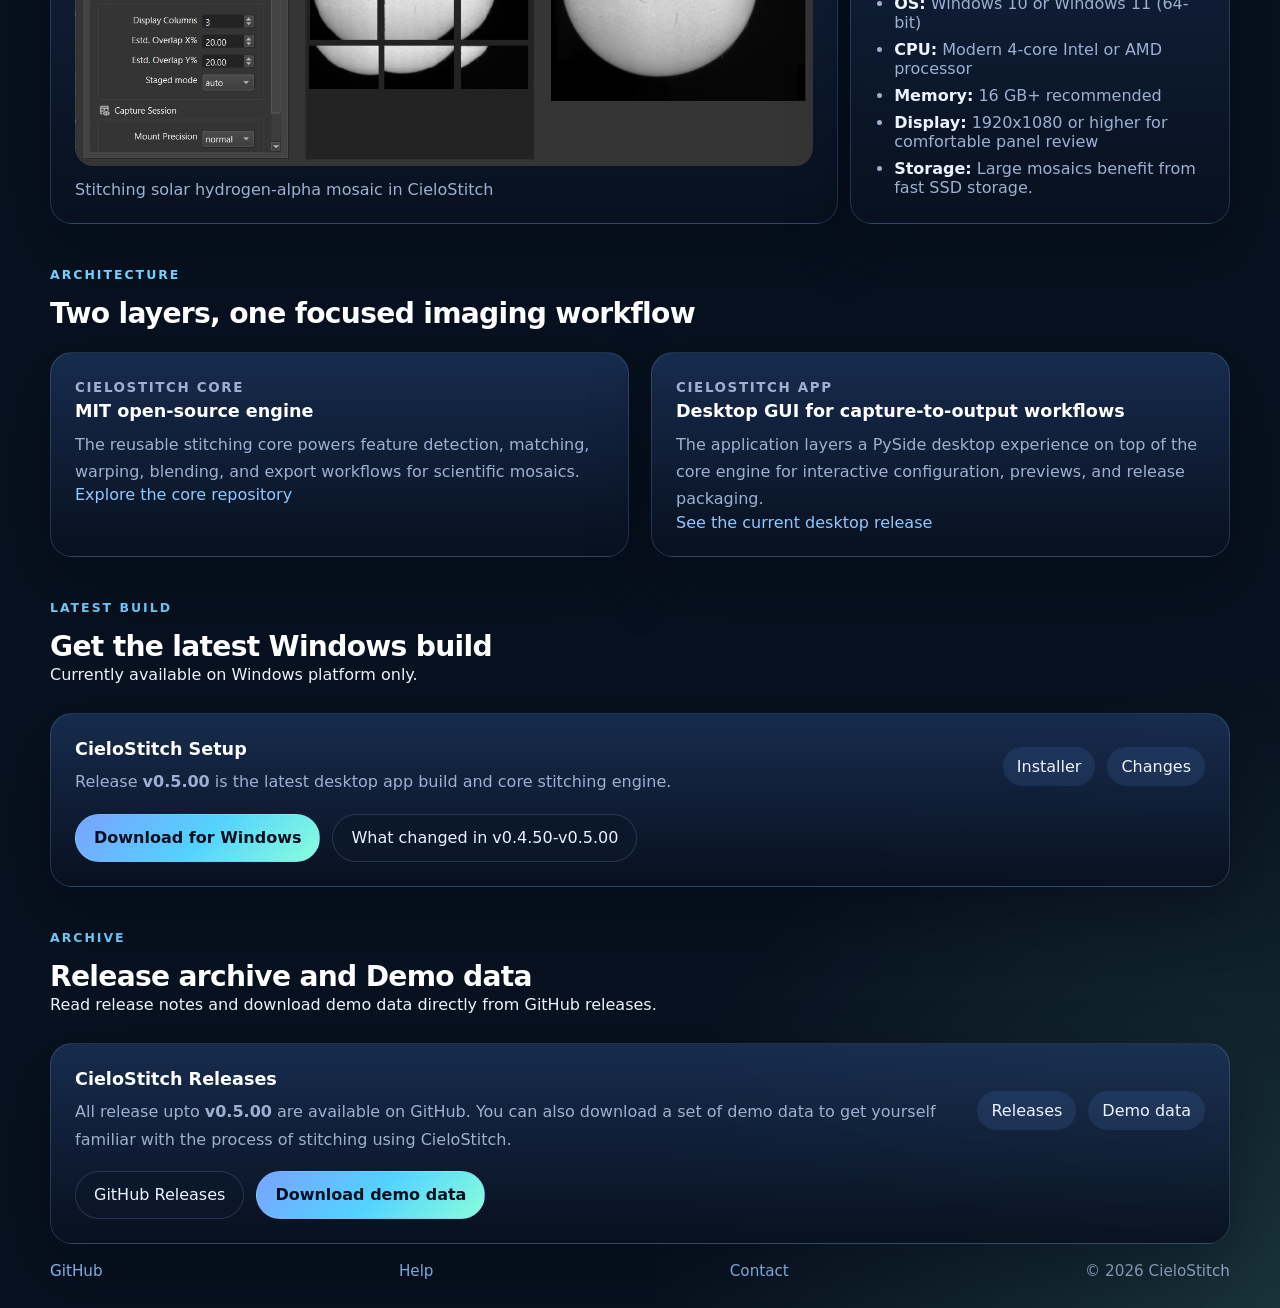
==== commit cf9d9a2a: "release-list turned off" ====
--- a/index.html
+++ b/index.html
@@ -17,7 +17,7 @@
     <link rel="stylesheet" href="styles/layout.css" />
     <link rel="stylesheet" href="styles/components.css" />
     <script defer src="scripts/main.js"></script>
-    <script defer src="js/releases.js"></script>
+    <!--script defer src="js/releases.js"></script-->
   </head>
   <body>
     <div class="page-shell">
@@ -259,7 +259,7 @@
               </a>
             </div>
           </article>
-          <div id="releases-list" role="list" aria-label="Available releases" aria-live="polite"></div>
+          <!--div id="releases-list" role="list" aria-label="Available releases" aria-live="polite"></div-->
         </section>
       </main>
 
